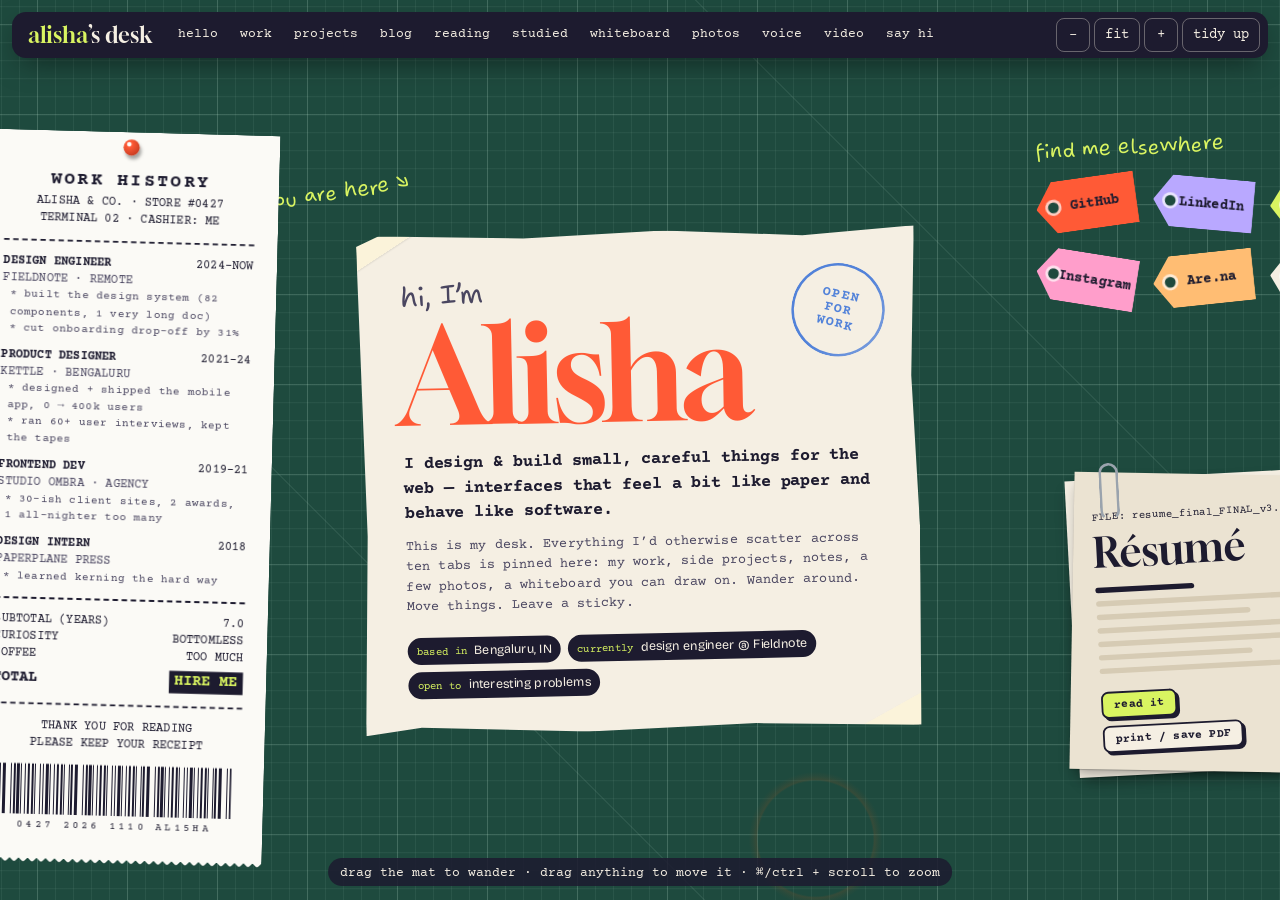
==== index.html @ 20816ca6 "feat: desk-style portfolio board Pannable/zoomable board with draggable items, whiteboard, visitor s" ====
<!doctype html>
<html lang="en">
<head>
  <meta charset="utf-8">
  <meta name="viewport" content="width=device-width, initial-scale=1">
  <title>Alisha — the desk</title>
  <meta name="description" content="Alisha's desk: work, projects, notes, doodles and everything else pinned to one board.">
  <link rel="icon" href="assets/icon.svg">
  <link rel="preconnect" href="https://fonts.googleapis.com">
  <link rel="preconnect" href="https://fonts.gstatic.com" crossorigin>
  <link href="https://fonts.googleapis.com/css2?family=Bricolage+Grotesque:opsz,wght@12..96,400..800&family=Courier+Prime:ital,wght@0,400;0,700;1,400&family=Gloock&family=Shantell+Sans:ital,wght,BNCE,INFM@0,300..800,-100..100,0..100;1,300..800,-100..100,0..100&display=swap" rel="stylesheet">
  <link rel="stylesheet" href="styles.css">
</head>
<body>

<header class="topbar">
  <a class="logo" href="#intro">alisha<span>’s desk</span></a>
  <nav class="tabs" aria-label="Jump to">
    <a href="#intro">hello</a>
    <a href="#work">work</a>
    <a href="#projects">projects</a>
    <a href="#blog">blog</a>
    <a href="#reading">reading</a>
    <a href="#studied">studied</a>
    <a href="#whiteboard">whiteboard</a>
    <a href="#photos">photos</a>
    <a href="#voice">voice</a>
    <a href="#video">video</a>
    <a href="#hi">say hi</a>
  </nav>
  <div class="tools">
    <button type="button" data-zoom="-1" aria-label="Zoom out">−</button>
    <button type="button" data-zoom="0" aria-label="Fit whole board">fit</button>
    <button type="button" data-zoom="1" aria-label="Zoom in">+</button>
    <button type="button" data-tidy title="Put everything back where I left it">tidy up</button>
  </div>
</header>

<p class="hint" aria-hidden="true">drag the mat to wander · drag anything to move it · ⌘/ctrl + scroll to zoom</p>

<main class="viewport">
<div class="board">

  <!-- ============ INTRO ============ -->
  <article class="item intro" id="intro" style="--x:1260px;--y:330px;--w:620px;--r:-1.2deg">
    <span class="tape tl"></span><span class="tape br"></span>
    <p class="hand hi">hi, I’m</p>
    <h1>Alisha</h1>
    <p class="typed lede">I design &amp; build small, careful things for the web — interfaces that feel a bit like paper and behave like software.</p>
    <p class="typed">This is my desk. Everything I’d otherwise scatter across ten tabs is pinned here: my work, side projects, notes, a few photos, a whiteboard you can draw on. Wander around. Move things. Leave a sticky.</p>
    <ul class="facts">
      <li><b>based in</b> Bengaluru, IN</li>
      <li><b>currently</b> design engineer @ Fieldnote</li>
      <li><b>open to</b> interesting problems</li>
    </ul>
    <span class="stamp">open<br>for<br>work</span>
  </article>
  <p class="scrawl you-are-here" style="--x:1150px;--y:270px">you are here ↘</p>

  <!-- ============ STICKIES ============ -->
  <div class="item sticky lime" id="s1" style="--x:240px;--y:240px;--r:-4deg"><span class="pin"></span>ship it.<br>then make it nice.</div>
  <div class="item sticky pink" id="s2" style="--x:470px;--y:210px;--r:3deg"><span class="pin"></span>currently obsessed with: <u>risograph</u> printing &amp; ugly fonts</div>
  <div class="item sticky lilac" id="s3" style="--x:270px;--y:470px;--r:2deg"><span class="pin"></span>TODO<br>☐ learn to whistle<br>☑ finish this site<br>☐ reply to emails</div>
  <div class="item sticky peach" id="s4" style="--x:500px;--y:450px;--r:-2.5deg"><span class="pin"></span>good design is mostly <s>talent</s> editing</div>

  <form class="item notepad" id="notepad" style="--x:300px;--y:720px;--r:1deg" autocomplete="off">
    <span class="tape tc"></span>
    <label class="hand" for="note-text">leave me a sticky →</label>
    <textarea id="note-text" maxlength="140" rows="3" placeholder="say something nice (or honest)" required></textarea>
    <fieldset class="swatches" aria-label="Sticky colour">
      <label><input type="radio" name="c" value="lime" checked><span class="sw lime"></span></label>
      <label><input type="radio" name="c" value="pink"><span class="sw pink"></span></label>
      <label><input type="radio" name="c" value="lilac"><span class="sw lilac"></span></label>
      <label><input type="radio" name="c" value="peach"><span class="sw peach"></span></label>
    </fieldset>
    <button type="submit">stick it</button>
    <small class="typed">notes live in your browser only — it’s your copy of my desk.</small>
  </form>

  <!-- ============ WORK (receipt) ============ -->
  <article class="item receipt" id="work" style="--x:830px;--y:220px;--w:330px;--r:1.5deg">
    <span class="pin"></span>
    <header>
      <p class="r-title">WORK HISTORY</p>
      <p>ALISHA &amp; CO. · STORE #0427</p>
      <p>TERMINAL 02 · CASHIER: ME</p>
    </header>
    <hr>
    <ol class="lines">
      <li>
        <p class="row"><b>DESIGN ENGINEER</b><span>2024–NOW</span></p>
        <p class="sub">Fieldnote · remote</p>
        <p class="note">* built the design system (82 components, 1 very long doc)</p>
        <p class="note">* cut onboarding drop-off by 31%</p>
      </li>
      <li>
        <p class="row"><b>PRODUCT DESIGNER</b><span>2021–24</span></p>
        <p class="sub">Kettle · Bengaluru</p>
        <p class="note">* designed + shipped the mobile app, 0 → 400k users</p>
        <p class="note">* ran 60+ user interviews, kept the tapes</p>
      </li>
      <li>
        <p class="row"><b>FRONTEND DEV</b><span>2019–21</span></p>
        <p class="sub">Studio Ombra · agency</p>
        <p class="note">* 30-ish client sites, 2 awards, 1 all-nighter too many</p>
      </li>
      <li>
        <p class="row"><b>DESIGN INTERN</b><span>2018</span></p>
        <p class="sub">Paperplane Press</p>
        <p class="note">* learned kerning the hard way</p>
      </li>
    </ol>
    <hr>
    <p class="row"><span>SUBTOTAL (YEARS)</span><span>7.0</span></p>
    <p class="row"><span>CURIOSITY</span><span>BOTTOMLESS</span></p>
    <p class="row"><span>COFFEE</span><span>TOO MUCH</span></p>
    <p class="row total"><span>TOTAL</span><span>HIRE ME</span></p>
    <hr>
    <p class="center">THANK YOU FOR READING<br>PLEASE KEEP YOUR RECEIPT</p>
    <div class="barcode" aria-hidden="true"></div>
    <p class="center tiny">0427 2026 1110 AL15HA</p>
  </article>

  <!-- ============ SOCIALS (luggage tags) ============ -->
  <section class="item tags" id="socials" style="--x:2000px;--y:220px;--w:400px;--r:0deg" aria-label="Elsewhere">
    <p class="scrawl label">find me elsewhere</p>
    <a class="tag" style="--t:-8deg;--c:var(--tomato)" href="https://github.com/alisha" target="_blank" rel="noopener">GitHub</a>
    <a class="tag" style="--t:5deg;--c:var(--lilac)" href="https://www.linkedin.com/in/alisha" target="_blank" rel="noopener">LinkedIn</a>
    <a class="tag" style="--t:-3deg;--c:var(--lime)" href="https://read.cv/alisha" target="_blank" rel="noopener">Read.cv</a>
    <a class="tag" style="--t:9deg;--c:var(--pink)" href="https://instagram.com/alisha" target="_blank" rel="noopener">Instagram</a>
    <a class="tag" style="--t:-6deg;--c:var(--peach)" href="https://are.na/alisha" target="_blank" rel="noopener">Are.na</a>
    <a class="tag" style="--t:4deg;--c:var(--paper)" href="mailto:hello@alisha.design">Email</a>
  </section>

  <!-- ============ RESUME ============ -->
  <article class="item resume-card" id="resume-card" style="--x:2050px;--y:600px;--w:300px;--r:-3deg">
    <span class="clip" aria-hidden="true"></span>
    <p class="typed small">FILE: resume_final_FINAL_v3.pdf</p>
    <h2>Résumé</h2>
    <div class="fake-lines" aria-hidden="true"><i></i><i></i><i></i><i></i><i></i><i></i><i></i></div>
    <div class="btns">
      <button type="button" data-open="resume">read it</button>
      <button type="button" data-print>print / save PDF</button>
    </div>
  </article>

  <!-- ============ GITHUB PROJECTS ============ -->
  <section class="item projects" id="projects" style="--x:800px;--y:1170px;--w:780px;--r:0.5deg" data-github="" aria-labelledby="projects-h">
    <h2 id="projects-h" class="label-maker">~/github</h2>
    <ul class="repo-list">
      <li class="repo"><a href="https://github.com/alisha/paperweight" target="_blank" rel="noopener"><b>paperweight</b></a><p>A tiny CSS library that makes any div feel like paper. Shadows, curls, tape.</p><p class="meta"><span class="dot" style="--lc:#563d7c"></span>CSS · ★ 412</p></li>
      <li class="repo"><a href="https://github.com/alisha/kern-me" target="_blank" rel="noopener"><b>kern-me</b></a><p>A browser game where you kern letters by eye and get roasted by a typographer.</p><p class="meta"><span class="dot" style="--lc:#3178c6"></span>TypeScript · ★ 1.2k</p></li>
      <li class="repo"><a href="https://github.com/alisha/riso-sim" target="_blank" rel="noopener"><b>riso-sim</b></a><p>Fake risograph misregistration and grain in a WebGL shader.</p><p class="meta"><span class="dot" style="--lc:#5686a5"></span>GLSL · ★ 233</p></li>
      <li class="repo"><a href="https://github.com/alisha/quiet-tabs" target="_blank" rel="noopener"><b>quiet-tabs</b></a><p>Browser extension that hides tab titles until you hover. Less noise, fewer rabbit holes.</p><p class="meta"><span class="dot" style="--lc:#f1e05a"></span>JavaScript · ★ 98</p></li>
      <li class="repo"><a href="https://github.com/alisha/dotfiles" target="_blank" rel="noopener"><b>dotfiles</b></a><p>My terminal, overly themed. Fish, tmux, and a colour scheme named after a biscuit.</p><p class="meta"><span class="dot" style="--lc:#89e051"></span>Shell · ★ 41</p></li>
      <li class="repo"><a href="https://github.com/alisha/this-desk" target="_blank" rel="noopener"><b>this-desk</b></a><p>The site you’re on. No framework, no build step, one mat.</p><p class="meta"><span class="dot" style="--lc:#e34c26"></span>HTML · ★ 7</p></li>
    </ul>
  </section>

  <!-- ============ BLOG (notebook) ============ -->
  <section class="item notebook" id="blog" style="--x:200px;--y:1130px;--w:480px;--r:-1.5deg" aria-labelledby="blog-h">
    <div class="spiral" aria-hidden="true"></div>
    <h2 id="blog-h" class="hand">notes, mostly unfinished</h2>
    <ol class="posts">
      <li><button type="button" data-open="post-1"><span>The case for ugly first drafts</span><time datetime="2026-10-02">oct 02</time></button></li>
      <li><button type="button" data-open="post-2"><span>What a receipt taught me about hierarchy</span><time datetime="2026-08-19">aug 19</time></button></li>
      <li><button type="button" data-open="post-3"><span>Design systems are gardens, not buildings</span><time datetime="2026-05-07">may 07</time></button></li>
      <li><button type="button" data-open="post-4"><span>Notes from 60 user interviews</span><time datetime="2026-02-14">feb 14</time></button></li>
    </ol>
    <p class="scrawl margin">more soon (probably)</p>
  </section>

  <!-- ============ READING (library card) ============ -->
  <section class="item library" id="reading" style="--x:2560px;--y:200px;--w:400px;--r:2deg" aria-labelledby="reading-h">
    <span class="pocket" aria-hidden="true"></span>
    <h2 id="reading-h">DATE DUE</h2>
    <p class="typed small">BORROWER: ALISHA · CARD NO. 0007</p>
    <table>
      <thead><tr><th>title</th><th>author</th><th>status</th></tr></thead>
      <tbody>
        <tr class="now"><td>The Shape of Design</td><td>Frank Chimero</td><td><span class="ink-stamp">READING</span></td></tr>
        <tr><td>Piranesi</td><td>Susanna Clarke</td><td class="hand">loved it</td></tr>
        <tr><td>Thinking with Type</td><td>Ellen Lupton</td><td class="hand">re-read #3</td></tr>
        <tr><td>The Overstory</td><td>Richard Powers</td><td class="hand">slowly…</td></tr>
        <tr><td>A Pattern Language</td><td>C. Alexander</td><td class="hand">dipping in</td></tr>
        <tr><td>Klara and the Sun</td><td>K. Ishiguro</td><td class="hand">cried</td></tr>
      </tbody>
    </table>
    <p class="scrawl">recs welcome → leave a sticky</p>
  </section>

  <!-- ============ WHITEBOARD ============ -->
  <section class="item whiteboard" id="whiteboard" style="--x:2480px;--y:830px;--w:660px;--r:0deg" aria-labelledby="wb-h">
    <h2 id="wb-h" class="visually-hidden">Whiteboard</h2>
    <div class="wb-surface">
      <canvas width="1240" height="760" aria-label="Whiteboard — draw with your mouse or finger"></canvas>
      <p class="wb-prompt hand" aria-hidden="true">draw something.<br><small>(it stays in your browser)</small></p>
    </div>
    <div class="tray" role="toolbar" aria-label="Markers">
      <button type="button" class="marker" style="--c:#1d1b2f" data-color="#1d1b2f" aria-pressed="true" aria-label="Black marker"></button>
      <button type="button" class="marker" style="--c:#ff5a36" data-color="#ff5a36" aria-pressed="false" aria-label="Red marker"></button>
      <button type="button" class="marker" style="--c:#2a6ef2" data-color="#2a6ef2" aria-pressed="false" aria-label="Blue marker"></button>
      <button type="button" class="marker" style="--c:#14905e" data-color="#14905e" aria-pressed="false" aria-label="Green marker"></button>
      <button type="button" class="eraser" data-erase aria-label="Wipe the board">wipe</button>
    </div>
  </section>

  <!-- ============ STUDIED (report card on graph paper) ============ -->
  <section class="item graph" id="studied" style="--x:1950px;--y:1130px;--w:460px;--r:-1deg" aria-labelledby="studied-h">
    <span class="tape tl"></span>
    <h2 id="studied-h" class="hand">everything I’ve studied (so far)</h2>
    <dl>
      <dt>2014–18 · B.Des, Communication Design</dt>
      <dd>National Institute of Design · thesis on wayfinding in hospitals <span class="grade">A</span></dd>
      <dt>2019 · Interaction Design Specialization</dt>
      <dd>UC San Diego (online) · finally understood affordances <span class="grade">✓</span></dd>
      <dt>2020 · CS50</dt>
      <dd>Harvard (online) · C, pointers, tears <span class="grade">✓</span></dd>
      <dt>2022 · Type@Cooper (summer)</dt>
      <dd>drew a whole lowercase by hand <span class="grade">a+</span></dd>
      <dt>always · self-taught</dt>
      <dd>JS, WebGL, letterpress, bad pottery, Kannada (in progress) <span class="grade">wip</span></dd>
    </dl>
  </section>

  <!-- ============ PHOTOS (polaroids) ============ -->
  <section class="item photos" id="photos" style="--x:2470px;--y:1420px;--w:640px;--r:0deg" aria-label="Photos">
    <figure class="polaroid" style="--t:-6deg;--px:0px;--py:20px"><img src="https://picsum.photos/seed/alisha-hills/360/360" alt="Misty hills at sunrise" loading="lazy" width="180" height="180"><figcaption>coorg, 5am</figcaption></figure>
    <figure class="polaroid" style="--t:4deg;--px:200px;--py:0px"><img src="https://picsum.photos/seed/alisha-desk2/360/360" alt="A cluttered work desk" loading="lazy" width="180" height="180"><figcaption>the real desk</figcaption></figure>
    <figure class="polaroid" style="--t:-2deg;--px:410px;--py:40px"><img src="https://picsum.photos/seed/alisha-cafe/360/360" alt="Coffee on a cafe table" loading="lazy" width="180" height="180"><figcaption>office #2</figcaption></figure>
    <figure class="polaroid" style="--t:7deg;--px:90px;--py:270px"><img src="https://picsum.photos/seed/alisha-sea9/360/360" alt="The sea at dusk" loading="lazy" width="180" height="180"><figcaption>gokarna ♡</figcaption></figure>
    <figure class="polaroid" style="--t:-5deg;--px:320px;--py:290px"><img src="https://picsum.photos/seed/alisha-street/360/360" alt="A narrow city street" loading="lazy" width="180" height="180"><figcaption>lost, happily</figcaption></figure>
  </section>

  <!-- ============ VOICE NOTES (cassettes) ============ -->
  <section class="item voice" id="voice" style="--x:180px;--y:1760px;--w:600px;--r:0deg" aria-labelledby="voice-h">
    <h2 id="voice-h" class="scrawl label">voice notes (press play)</h2>
    <div class="cassette" style="--c:var(--tomato);--t:-3deg" data-src="" data-say="Hi! It's Alisha. Thanks for wandering around my desk. Everything here is real, except the receipt. That one's a little bit made up.">
      <p class="tape-label hand">01 · hello</p>
      <div class="reels" aria-hidden="true"><i></i><i></i></div>
      <button type="button" aria-label="Play voice note: hello">▶</button>
    </div>
    <div class="cassette" style="--c:var(--lilac);--t:2deg" data-src="" data-say="How I work: I sketch on paper first, then build the ugliest possible version in code, then I edit. Mostly I edit.">
      <p class="tape-label hand">02 · how I work</p>
      <div class="reels" aria-hidden="true"><i></i><i></i></div>
      <button type="button" aria-label="Play voice note: how I work">▶</button>
    </div>
    <div class="cassette" style="--c:var(--lime);--t:-1deg" data-src="" data-say="A small thing I believe: every interface should have at least one detail that's there just because someone cared.">
      <p class="tape-label hand">03 · a belief</p>
      <div class="reels" aria-hidden="true"><i></i><i></i></div>
      <button type="button" aria-label="Play voice note: a belief">▶</button>
    </div>
  </section>

  <!-- ============ VIDEO (tv) ============ -->
  <section class="item tv" id="video" style="--x:960px;--y:1760px;--w:460px;--r:1deg" data-youtube="" aria-labelledby="video-h">
    <h2 id="video-h" class="visually-hidden">Video</h2>
    <div class="tv-body">
      <div class="screen">
        <canvas width="160" height="120" aria-hidden="true"></canvas>
        <p class="screen-text">CH 03<br><span>a talk I gave · press ▶</span></p>
      </div>
      <div class="panel">
        <span class="knob" aria-hidden="true"></span>
        <span class="knob small" aria-hidden="true"></span>
        <button type="button" class="tv-play" aria-label="Play video">▶</button>
        <span class="grille" aria-hidden="true"></span>
      </div>
    </div>
    <p class="hand caption">“paper interfaces” — talk at a local meetup, 2025</p>
  </section>

  <!-- ============ SAY HI (postcard) ============ -->
  <section class="item postcard" id="hi" style="--x:1500px;--y:1770px;--w:480px;--r:-2deg" aria-labelledby="hi-h">
    <div class="pc-left">
      <h2 id="hi-h" class="hand">say hi!</h2>
      <p class="typed">Projects, collabs, a book rec, or just to tell me the receipt is weird — my inbox is open.</p>
    </div>
    <div class="pc-right">
      <span class="postage" aria-hidden="true">₹5<br><small>AIR MAIL</small></span>
      <a href="mailto:hello@alisha.design" class="addr">hello@alisha.design</a>
      <p class="addr-line" aria-hidden="true"></p>
      <p class="addr-line" aria-hidden="true"></p>
    </div>
  </section>

  <!-- desk junk -->
  <span class="stain" style="--x:1690px;--y:930px" aria-hidden="true"></span>
  <span class="paperclip" style="--x:740px;--y:1060px" aria-hidden="true"></span>

  <!-- ============ FOOTER (ruler) ============ -->
  <footer class="ruler">
    <p>© 2026 Alisha · made by hand on a green cutting mat · no templates were harmed · last tidied <time datetime="2026-11">Nov 2026</time></p>
    <a href="#intro">back to the start ↑</a>
  </footer>

</div>
</main>

<!-- ============ DIALOGS ============ -->
<dialog id="resume" class="sheet resume" aria-labelledby="resume-h">
  <form method="dialog" class="close"><button aria-label="Close">×</button></form>
  <header>
    <h2 id="resume-h">Alisha</h2>
    <p>Design engineer · Bengaluru, IN · hello@alisha.design · alisha.design</p>
  </header>
  <h3>Experience</h3>
  <div class="job"><p><b>Design Engineer</b>, Fieldnote <span>2024 – present</span></p><ul><li>Built and maintain the design system: 82 components in React + tokens, used by 6 product teams.</li><li>Redesigned onboarding end-to-end; drop-off down 31%.</li></ul></div>
  <div class="job"><p><b>Product Designer</b>, Kettle <span>2021 – 2024</span></p><ul><li>Led design of the mobile app from zero to 400k users.</li><li>Set up a continuous research practice; ran 60+ interviews.</li></ul></div>
  <div class="job"><p><b>Frontend Developer</b>, Studio Ombra <span>2019 – 2021</span></p><ul><li>Designed and built ~30 client websites; two Awwwards honourable mentions.</li></ul></div>
  <div class="job"><p><b>Design Intern</b>, Paperplane Press <span>2018</span></p><ul><li>Book layout, typesetting, and learning patience.</li></ul></div>
  <h3>Education</h3>
  <div class="job"><p><b>B.Des, Communication Design</b>, National Institute of Design <span>2014 – 2018</span></p></div>
  <h3>Skills</h3>
  <p>Product &amp; interaction design · design systems · prototyping · HTML/CSS/TypeScript · React · WebGL · user research · typography</p>
  <p class="actions"><button type="button" data-print>print / save as PDF</button></p>
</dialog>

<dialog id="post-1" class="sheet post" aria-labelledby="post-1-h">
  <form method="dialog" class="close"><button aria-label="Close">×</button></form>
  <time datetime="2026-10-02">2 Oct 2026</time>
  <h2 id="post-1-h">The case for ugly first drafts</h2>
  <p>Every good thing I’ve made started as something I’d be embarrassed to show. The problem is that tools now make it too easy to start pretty — a polished component library, a nice default font — and pretty is expensive to throw away.</p>
  <p>So I start in grey boxes and Comic Sans on purpose. If the idea still works when it looks like that, it’s a real idea. If it only works when it’s pretty, it’s a mood board.</p>
  <p>Then I edit. Editing is where the design actually happens.</p>
</dialog>

<dialog id="post-2" class="sheet post" aria-labelledby="post-2-h">
  <form method="dialog" class="close"><button aria-label="Close">×</button></form>
  <time datetime="2026-08-19">19 Aug 2026</time>
  <h2 id="post-2-h">What a receipt taught me about hierarchy</h2>
  <p>A receipt has one font, one size, one colour, and yet you can find the total in under a second. Everything is done with position, rules, caps and whitespace.</p>
  <p>I pinned one above my monitor as a reminder: before you reach for another font weight, try a line, a gap, or simply moving the thing.</p>
</dialog>

<dialog id="post-3" class="sheet post" aria-labelledby="post-3-h">
  <form method="dialog" class="close"><button aria-label="Close">×</button></form>
  <time datetime="2026-05-07">7 May 2026</time>
  <h2 id="post-3-h">Design systems are gardens, not buildings</h2>
  <p>You don’t finish a design system. You plant some things, see what the teams actually use, pull out what doesn’t grow, and accept that someone will always plant a weird button in the corner.</p>
  <p>The best thing I did at Fieldnote was add a “compost” folder: deprecated components go there for one release before they’re deleted. People stopped being scared of removing things.</p>
</dialog>

<dialog id="post-4" class="sheet post" aria-labelledby="post-4-h">
  <form method="dialog" class="close"><button aria-label="Close">×</button></form>
  <time datetime="2026-02-14">14 Feb 2026</time>
  <h2 id="post-4-h">Notes from 60 user interviews</h2>
  <ul>
    <li>People describe what they did, not what they want. Listen to the verbs.</li>
    <li>The best question is “can you show me?”</li>
    <li>Silence is a tool. Count to five before you fill it.</li>
    <li>The workaround is the feature request.</li>
  </ul>
</dialog>

<script src="board.js"></script>
</body>
</html>
---- styles.css ----
/* ---------- palette & type ---------- */
:root {
  --mat: #1e4a3e;
  --mat-line: rgba(196, 232, 214, .07);
  --mat-major: rgba(196, 232, 214, .16);
  --paper: #f5efe3;
  --paper-2: #ebe3d2;
  --ink: #1d1b2f;
  --ink-soft: #4a4660;
  --tomato: #ff5a36;
  --lime: #d9f461;
  --pink: #ff9ecb;
  --lilac: #b9a8ff;
  --peach: #ffbd73;
  --cobalt: #2a6ef2;

  --f-display: "Gloock", "Times New Roman", serif;
  --f-hand: "Shantell Sans", "Comic Sans MS", cursive;
  --f-type: "Courier Prime", "Courier New", monospace;
  --f-body: "Bricolage Grotesque", system-ui, sans-serif;

  --shadow: 0 1px 1px rgba(0,0,0,.18), 0 8px 18px -6px rgba(0,0,0,.45);
  --shadow-lift: 0 2px 2px rgba(0,0,0,.15), 0 26px 40px -12px rgba(0,0,0,.55);
}

* { box-sizing: border-box; }
html, body { margin: 0; height: 100%; }
body {
  background: var(--mat);
  color: var(--ink);
  font: 16px/1.5 var(--f-body);
  -webkit-font-smoothing: antialiased;
}
h1, h2, h3, p, ul, ol, dl, dd, figure { margin: 0; }
ul, ol { padding: 0; list-style: none; }
button { font: inherit; color: inherit; cursor: pointer; }
a { color: inherit; }
:focus-visible { outline: 3px solid var(--cobalt); outline-offset: 3px; }

.hand { font-family: var(--f-hand); font-variation-settings: "INFM" 70, "BNCE" 30; }
.typed { font-family: var(--f-type); }
.small { font-size: 12px; letter-spacing: .04em; }
.scrawl { font-family: var(--f-hand); font-variation-settings: "INFM" 100, "BNCE" 60; color: var(--lime); font-size: 22px; }
.visually-hidden { position: absolute; width: 1px; height: 1px; overflow: hidden; clip-path: inset(50%); white-space: nowrap; }

/* ---------- top bar ---------- */
.topbar {
  position: fixed; inset: 12px 12px auto; z-index: 1000;
  display: flex; align-items: center; gap: 16px;
  padding: 6px 8px 6px 16px;
  background: var(--ink); color: var(--paper);
  border-radius: 14px;
  box-shadow: 0 10px 30px -10px rgba(0,0,0,.6);
}
.logo { font-family: var(--f-display); font-size: 22px; text-decoration: none; color: var(--lime); white-space: nowrap; }
.logo span { color: var(--paper); }
.tabs { display: flex; gap: 2px; overflow-x: auto; scrollbar-width: none; flex: 1; }
.tabs a {
  font-family: var(--f-type); font-size: 13px; text-decoration: none;
  padding: 6px 10px; border-radius: 8px; white-space: nowrap;
}
.tabs a:hover, .tabs a.on { background: var(--lime); color: var(--ink); }
.tools { display: flex; gap: 4px; }
.tools button {
  background: transparent; border: 1.5px solid rgba(245,239,227,.35); border-radius: 8px;
  min-width: 34px; height: 34px; padding: 0 10px; font-family: var(--f-type); font-size: 14px;
}
.tools button:hover { background: var(--paper); color: var(--ink); }
.hint {
  position: fixed; left: 50%; bottom: 14px; translate: -50% 0; z-index: 999;
  font: 13px var(--f-type); color: var(--paper); background: rgba(29,27,47,.85);
  padding: 6px 12px; border-radius: 99px; pointer-events: none;
  transition: opacity .6s;
}
.hint.gone { opacity: 0; }

/* ---------- the mat ---------- */
.viewport { position: fixed; inset: 0; overflow: hidden; cursor: grab; touch-action: none; }
.viewport.panning { cursor: grabbing; }
.board {
  position: relative; width: 3300px; height: 2400px;
  transform-origin: 0 0;
  background-color: var(--mat);
  background-image:
    linear-gradient(var(--mat-major) 1.5px, transparent 1.5px),
    linear-gradient(90deg, var(--mat-major) 1.5px, transparent 1.5px),
    linear-gradient(var(--mat-line) 1px, transparent 1px),
    linear-gradient(90deg, var(--mat-line) 1px, transparent 1px);
  background-size: 100px 100px, 100px 100px, 20px 20px, 20px 20px;
  box-shadow: 0 0 0 2000px #173b31;
  border-radius: 24px;
}
.board.glide { transition: transform .7s cubic-bezier(.2,.8,.2,1); }
/* diagonal 45° guide lines on the mat, like a real cutting mat */
.board::before {
  content: ""; position: absolute; inset: 0; pointer-events: none; border-radius: inherit;
  background: repeating-linear-gradient(45deg, transparent 0 698px, rgba(196,232,214,.08) 698px 700px);
}

.item {
  position: absolute; left: var(--x); top: var(--y); width: var(--w, auto);
  rotate: var(--r, 0deg);
  cursor: grab; user-select: none;
  transition: rotate .25s, box-shadow .25s, scale .25s;
}
.item.dragging { cursor: grabbing; scale: 1.025; rotate: calc(var(--r, 0deg) + 1deg); z-index: 900 !important; }
.item :is(a, button, input, textarea, label, canvas) { cursor: pointer; }
.item textarea { cursor: text; user-select: text; }
.board > .scrawl { position: absolute; left: var(--x); top: var(--y); pointer-events: none; }

/* paper bits */
.tape {
  position: absolute; width: 110px; height: 30px; z-index: 2;
  background: rgba(255, 246, 214, .62);
  border-left: 2px dotted rgba(0,0,0,.05); border-right: 2px dotted rgba(0,0,0,.05);
  box-shadow: 0 1px 2px rgba(0,0,0,.1);
}
.tape.tl { left: -30px; top: -10px; rotate: -32deg; }
.tape.br { right: -30px; bottom: -8px; rotate: -28deg; }
.tape.tc { left: 50%; top: -14px; translate: -50% 0; rotate: 2deg; }
.pin {
  position: absolute; left: 50%; top: 8px; translate: -50% 0; z-index: 3;
  width: 18px; height: 18px; border-radius: 50%;
  background: radial-gradient(circle at 35% 30%, #fff8 0 2px, var(--tomato) 3px, #b3311a 100%);
  box-shadow: 2px 4px 4px rgba(0,0,0,.35);
}

/* ---------- intro ---------- */
.intro {
  background: var(--paper); padding: 44px 48px 40px;
  box-shadow: var(--shadow);
  clip-path: polygon(0 2%, 4% 0, 30% 1%, 55% 0, 80% 1.5%, 100% 0, 99% 30%, 100% 60%, 99.5% 100%, 70% 99%, 40% 100%, 10% 98.5%, 0 100%, 1% 60%);
}
.intro .hi { font-size: 30px; color: var(--ink-soft); rotate: -3deg; width: fit-content; }
.intro h1 {
  font-family: var(--f-display); font-weight: 400; font-size: 148px; line-height: .9;
  color: var(--tomato); letter-spacing: -.03em; margin: 0 0 18px -6px;
}
.intro .lede { font-size: 19px; font-weight: 700; line-height: 1.45; margin-bottom: 12px; }
.intro .typed:not(.lede) { font-size: 15px; color: var(--ink-soft); }
.facts { display: flex; flex-wrap: wrap; gap: 8px; margin-top: 22px; font-size: 14px; }
.facts li { background: var(--ink); color: var(--paper); padding: 4px 10px; border-radius: 99px; }
.facts b { color: var(--lime); font-weight: 500; font-family: var(--f-type); font-size: 12px; margin-right: 4px; }
.stamp {
  position: absolute; right: 34px; top: 40px; rotate: 14deg;
  font: 700 15px/1.05 var(--f-type); text-transform: uppercase; text-align: center; letter-spacing: .1em;
  color: var(--cobalt); border: 3px solid currentColor; border-radius: 50%;
  width: 104px; height: 104px; display: grid; place-content: center;
  opacity: .8; mix-blend-mode: multiply;
  mask: radial-gradient(circle at 30% 40%, #000 60%, #0008 100%);
}
.you-are-here { rotate: -8deg; }

/* ---------- stickies ---------- */
.sticky {
  width: 190px; min-height: 180px; padding: 34px 18px 18px;
  font: 19px/1.3 var(--f-hand); font-variation-settings: "INFM" 80, "BNCE" 20;
  box-shadow: var(--shadow);
  background: var(--c, var(--lime));
  white-space: pre-line; overflow-wrap: anywhere;
}
.sticky::after { /* curled corner */
  content: ""; position: absolute; right: 0; bottom: 0; width: 28px; height: 28px;
  background: linear-gradient(135deg, transparent 50%, rgba(0,0,0,.12) 50%);
}
.sticky.lime, .sw.lime { --c: var(--lime); }
.sticky.pink, .sw.pink { --c: var(--pink); }
.sticky.lilac, .sw.lilac { --c: var(--lilac); }
.sticky.peach, .sw.peach { --c: var(--peach); }
.sticky .del {
  position: absolute; right: 6px; top: 4px; border: 0; background: none; font-size: 20px; opacity: .45;
}
.sticky .del:hover { opacity: 1; }
.sticky small { display: block; margin-top: 10px; font: 11px var(--f-type); opacity: .6; }

.notepad {
  width: 420px; padding: 26px 22px 18px; display: grid; gap: 10px;
  background: var(--paper);
  background-image: repeating-linear-gradient(transparent 0 27px, #c8d6e8 27px 28px);
  border-top: 26px solid var(--ink);
  box-shadow: var(--shadow);
}
.notepad label.hand { font-size: 20px; }
.notepad textarea {
  font: 18px/28px var(--f-hand); background: transparent; border: 0; resize: none; padding: 0;
  outline: 1.5px dashed transparent;
}
.notepad textarea:focus { outline-color: var(--ink-soft); }
.swatches { border: 0; padding: 0; margin: 0; display: flex; gap: 8px; align-items: center; }
.swatches input { position: absolute; opacity: 0; }
.sw { display: block; width: 28px; height: 28px; background: var(--c); border: 2px solid var(--ink); border-radius: 4px; rotate: -4deg; }
.swatches input:checked + .sw { outline: 3px solid var(--ink); outline-offset: 2px; rotate: 4deg; }
.swatches input:focus-visible + .sw { outline: 3px solid var(--cobalt); }
.notepad button[type=submit] {
  justify-self: start; background: var(--tomato); color: var(--paper); border: 0;
  padding: 8px 18px; border-radius: 99px; font-family: var(--f-type); font-weight: 700;
  box-shadow: 0 3px 0 var(--ink);
}
.notepad button[type=submit]:active { translate: 0 2px; box-shadow: 0 1px 0 var(--ink); }
.notepad small { font-size: 11px; color: var(--ink-soft); }

/* ---------- receipt ---------- */
.receipt {
  background: #fbfaf6; padding: 40px 26px 34px;
  font: 13px/1.45 var(--f-type); text-transform: uppercase;
  filter: drop-shadow(0 10px 12px rgba(0,0,0,.4));
  --zz: 10px;
  mask:
    conic-gradient(from -45deg at bottom, #0000, #000 1deg 89deg, #0000 90deg) bottom / var(--zz) 51% repeat-x,
    linear-gradient(#000 0 0) top / 100% calc(100% - var(--zz) / 2 - 1px) no-repeat;
}
.receipt header { text-align: center; }
.r-title { font-weight: 700; font-size: 20px; letter-spacing: .14em; }
.receipt hr { border: 0; border-top: 2px dashed var(--ink); margin: 14px 0; }
.receipt .row { display: flex; justify-content: space-between; gap: 10px; }
.receipt .lines li { margin-bottom: 12px; }
.receipt .sub { color: var(--ink-soft); }
.receipt .note { text-transform: none; padding-left: 8px; font-size: 12.5px; color: var(--ink-soft); }
.receipt .total { font-weight: 700; font-size: 17px; margin-top: 6px; }
.receipt .total span:last-child { background: var(--ink); color: var(--lime); padding: 0 6px; }
.receipt .center { text-align: center; }
.receipt .tiny { font-size: 11px; letter-spacing: .3em; }
.barcode {
  height: 56px; margin: 14px 10px 4px;
  background: repeating-linear-gradient(90deg, var(--ink) 0 2px, transparent 2px 4px, var(--ink) 4px 7px, transparent 7px 8px, var(--ink) 8px 9px, transparent 9px 13px, var(--ink) 13px 14px, transparent 14px 16px);
}

/* ---------- luggage tags ---------- */
.tags { display: flex; flex-wrap: wrap; gap: 26px 18px; padding: 50px 10px 10px; }
.tags .label { position: absolute; top: 0; left: 10px; rotate: -3deg; }
.tag {
  position: relative; display: grid; place-items: center;
  width: 112px; height: 58px; padding-left: 18px;
  background: var(--c); color: var(--ink); text-decoration: none;
  font: 700 15px var(--f-type);
  clip-path: polygon(18% 0, 100% 0, 100% 100%, 18% 100%, 0 50%);
  rotate: var(--t); transition: rotate .2s, translate .2s;
  filter: drop-shadow(0 4px 3px rgba(0,0,0,.35));
}
.tag::before { /* eyelet */
  content: ""; position: absolute; left: 13px; top: 50%; translate: 0 -50%;
  width: 12px; height: 12px; border-radius: 50%; background: var(--mat);
  box-shadow: 0 0 0 3px rgba(255,255,255,.7);
}
.tag:hover, .tag:focus-visible { rotate: 0deg; translate: 0 -4px; }

/* ---------- resume card ---------- */
.resume-card { background: var(--paper); padding: 34px 28px 26px; box-shadow: var(--shadow); }
.resume-card::after { /* page stacked behind */
  content: ""; position: absolute; inset: 0; z-index: -1; background: var(--paper-2); rotate: 4deg; box-shadow: var(--shadow);
}
.resume-card h2 { font: 400 46px/1 var(--f-display); margin: 6px 0 16px; }
.clip {
  position: absolute; top: -18px; left: 38px; width: 22px; height: 64px;
  border: 3px solid #9aa3ad; border-radius: 12px; border-bottom-color: transparent;
}
.fake-lines { display: grid; gap: 9px; margin-bottom: 20px; }
.fake-lines i { height: 6px; background: #d6cbb4; border-radius: 3px; }
.fake-lines i:nth-child(3n) { width: 70%; }
.fake-lines i:nth-child(1) { background: var(--ink); width: 45%; }
.btns { display: flex; gap: 8px; flex-wrap: wrap; }
.btns button, .actions button {
  border: 2px solid var(--ink); background: var(--lime); padding: 6px 12px; border-radius: 8px;
  font: 700 13px var(--f-type); box-shadow: 3px 3px 0 var(--ink);
}
.btns button + button { background: var(--paper); }
.btns button:active, .actions button:active { translate: 2px 2px; box-shadow: 1px 1px 0 var(--ink); }

/* ---------- github projects ---------- */
.projects { padding: 40px 0 0; }
.label-maker {
  display: inline-block; margin: 0 0 18px 6px;
  font: 700 20px var(--f-type); letter-spacing: .12em; color: #fff;
  background: var(--ink); padding: 6px 16px; border-radius: 4px; rotate: -1.5deg;
  text-shadow: 0 1px 0 rgba(255,255,255,.25);
  box-shadow: inset 0 -2px 0 rgba(255,255,255,.08), var(--shadow);
}
.repo-list { display: grid; grid-template-columns: repeat(3, 1fr); gap: 18px; }
.repo {
  background: #fff; padding: 22px 18px 14px; min-height: 170px;
  background-image: linear-gradient(var(--tomato), var(--tomato)), repeating-linear-gradient(transparent 0 21px, #cfe0f0 21px 22px);
  background-size: 100% 2px, 100% 100%; background-position: 0 46px, 0 46px; background-repeat: no-repeat, repeat;
  box-shadow: var(--shadow); display: flex; flex-direction: column; gap: 6px;
  font-size: 14px; line-height: 22px;
}
.repo:nth-child(odd) { rotate: -1.2deg; }
.repo:nth-child(3n) { rotate: 1.4deg; }
.repo a { font: 700 16px/1 var(--f-type); text-decoration: none; height: 24px; }
.repo a:hover { color: var(--tomato); text-decoration: underline wavy; }
.repo p:not(.meta) { flex: 1; color: var(--ink-soft); padding-top: 6px; }
.repo .meta { font: 12px var(--f-type); display: flex; align-items: center; gap: 6px; }
.dot { width: 10px; height: 10px; border-radius: 50%; background: var(--lc); }

/* ---------- notebook / blog ---------- */
.notebook {
  background: var(--paper); padding: 30px 30px 30px 64px; box-shadow: var(--shadow);
  background-image:
    linear-gradient(90deg, transparent 54px, var(--pink) 54px 56px, transparent 56px),
    repeating-linear-gradient(transparent 0 35px, #c8d6e8 35px 36px);
  background-position: 0 0, 0 14px;
  min-height: 500px;
}
.spiral {
  position: absolute; left: -12px; top: 20px; bottom: 20px; width: 34px;
  background: radial-gradient(circle at 70% 50%, var(--mat) 5px, transparent 6px) 0 0 / 34px 36px,
              repeating-linear-gradient(transparent 0 12px, #b7bcc2 12px 17px, transparent 17px 36px);
  background-size: 34px 36px, 22px 36px; background-repeat: repeat-y;
}
.notebook h2 { font-size: 28px; line-height: 36px; font-weight: 700; margin-bottom: 18px; color: var(--tomato); }
.posts button {
  display: flex; width: 100%; justify-content: space-between; align-items: baseline; gap: 12px;
  border: 0; background: none; padding: 0; text-align: left;
  font: 19px/36px var(--f-hand); font-variation-settings: "INFM" 50;
  min-height: 72px; align-items: center;
}
.posts button span { text-decoration: underline transparent 2px; text-underline-offset: 5px; transition: text-decoration-color .2s; }
.posts button:hover span { text-decoration-color: var(--tomato); }
.posts time { font: 12px var(--f-type); color: var(--ink-soft); white-space: nowrap; }
.notebook .margin { color: var(--tomato); position: absolute; right: 24px; bottom: 16px; rotate: -4deg; font-size: 18px; }

/* ---------- library card ---------- */
.library {
  background: #f3e3b7; padding: 26px 24px 22px; box-shadow: var(--shadow);
  border-top: 12px solid #e9cf8a;
}
.library h2 { font: 700 26px var(--f-type); letter-spacing: .3em; text-align: center; }
.library > .typed { text-align: center; margin-bottom: 12px; color: var(--ink-soft); }
.library table { width: 100%; border-collapse: collapse; font-size: 13.5px; }
.library th { font: 700 11px var(--f-type); text-transform: uppercase; letter-spacing: .1em; text-align: left; border-bottom: 2px solid var(--ink); padding: 4px; }
.library td { border-bottom: 1px solid #c9a95c; padding: 7px 4px; font-family: var(--f-type); }
.library td:first-child { font-family: var(--f-body); font-weight: 600; }
.library td.hand { color: var(--cobalt); font-size: 15px; }
.ink-stamp {
  display: inline-block; font: 700 11px var(--f-type); letter-spacing: .12em; color: var(--tomato);
  border: 2px solid currentColor; padding: 1px 5px; rotate: -8deg; mix-blend-mode: multiply;
}
.library .scrawl { color: var(--cobalt); font-size: 17px; margin-top: 12px; rotate: -2deg; }
.pocket { position: absolute; left: 50%; top: -12px; translate: -50% 0; width: 70px; height: 12px; background: #d8b867; border-radius: 0 0 40px 40px; }

/* ---------- whiteboard ---------- */
.whiteboard {
  background: linear-gradient(#cfd5db, #9aa3ad); padding: 14px 14px 0; border-radius: 6px;
  box-shadow: var(--shadow-lift);
}
.wb-surface { position: relative; background: #fdfdfb; border-radius: 2px; box-shadow: inset 0 0 30px rgba(0,0,0,.08); }
.wb-surface canvas { display: block; width: 100%; aspect-ratio: 1240 / 760; touch-action: none; cursor: crosshair !important; }
.wb-prompt {
  position: absolute; inset: 0; display: grid; place-content: center; text-align: center;
  font-size: 44px; line-height: 1.1; color: #c3c8cf; pointer-events: none; transition: opacity .3s;
}
.wb-prompt small { font-size: 16px; }
.whiteboard.drawn .wb-prompt { opacity: 0; }
.tray { display: flex; align-items: center; gap: 10px; padding: 10px 6px 12px; }
.marker {
  width: 76px; height: 16px; border: 0; padding: 0; border-radius: 3px 8px 8px 3px;
  background: linear-gradient(90deg, var(--c) 0 16px, #eee 16px 60px, var(--c) 60px);
  box-shadow: 0 2px 2px rgba(0,0,0,.3); transition: translate .2s;
}
.marker[aria-pressed=true] { translate: 0 -6px; outline: 2px solid var(--ink); outline-offset: 2px; }
.eraser {
  margin-left: auto; height: 28px; padding: 0 14px; border: 0; border-radius: 4px;
  background: linear-gradient(#2b2b2b 0 40%, #e9e1cf 40%); color: var(--paper); font: 700 12px var(--f-type);
  box-shadow: 0 2px 3px rgba(0,0,0,.3);
}

/* ---------- graph paper / studied ---------- */
.graph {
  background: #fdfdf8; padding: 30px 30px 26px; box-shadow: var(--shadow);
  background-image:
    linear-gradient(rgba(42,110,242,.13) 1px, transparent 1px),
    linear-gradient(90deg, rgba(42,110,242,.13) 1px, transparent 1px);
  background-size: 16px 16px;
}
.graph h2 { font-size: 26px; font-weight: 700; color: var(--cobalt); margin-bottom: 14px; line-height: 1.15; }
.graph dt { font: 700 13px var(--f-type); margin-top: 12px; }
.graph dd { font-size: 14.5px; color: var(--ink-soft); position: relative; padding-right: 48px; }
.grade {
  position: absolute; right: 0; top: -14px; font: 700 26px var(--f-hand); color: var(--tomato);
  rotate: 8deg; font-variation-settings: "INFM" 100, "BNCE" 80;
}

/* ---------- polaroids ---------- */
.photos { height: 560px; }
.polaroid {
  position: absolute; left: var(--px); top: var(--py); rotate: var(--t);
  background: #fff; padding: 12px 12px 0; width: 204px; box-shadow: var(--shadow);
  transition: rotate .25s, scale .25s;
}
.polaroid:hover { rotate: 0deg; scale: 1.06; z-index: 5; }
.polaroid img { display: block; width: 180px; height: 180px; object-fit: cover; background: var(--paper-2); filter: saturate(.85) contrast(1.05) sepia(.12); pointer-events: none; }
.polaroid figcaption { font: 18px/50px var(--f-hand); font-variation-settings: "INFM" 90; text-align: center; }

/* ---------- cassettes ---------- */
.voice { display: grid; grid-template-columns: 1fr 1fr; gap: 20px; padding-top: 40px; }
.voice .label { position: absolute; top: 0; left: 0; rotate: -2deg; font-weight: 400; }
.cassette {
  position: relative; height: 150px; padding: 12px 14px; border-radius: 10px;
  background: var(--ink); rotate: var(--t); box-shadow: var(--shadow);
}
.cassette::after { /* tape window bottom trapezoid */
  content: ""; position: absolute; left: 22%; right: 22%; bottom: 0; height: 28px;
  background: #2d2a45; clip-path: polygon(10% 0, 90% 0, 100% 100%, 0 100%);
}
.tape-label {
  background: var(--paper); border-top: 10px solid var(--c); padding: 2px 8px;
  font-size: 15px; border-radius: 3px; height: 92px;
}
.reels {
  position: absolute; left: 50%; top: 66px; translate: -50% 0; width: 150px; height: 40px;
  background: #3a3658; border-radius: 20px; display: flex; justify-content: space-between; padding: 4px 14px;
}
.reels i {
  width: 32px; height: 32px; border-radius: 50%; border: 3px solid var(--paper);
  background:
    radial-gradient(circle, #3a3658 0 4px, var(--paper) 5px 7px, transparent 8px),
    repeating-conic-gradient(var(--paper) 0 18deg, transparent 18deg 60deg);
}
.cassette.playing .reels i { animation: spin 1.4s linear infinite; }
.cassette button {
  position: absolute; right: -10px; bottom: -10px; width: 44px; height: 44px; border-radius: 50%;
  border: 2px solid var(--ink); background: var(--c); font-size: 16px; box-shadow: 2px 3px 0 var(--ink);
}
.cassette.playing button { background: var(--paper); }
@keyframes spin { to { rotate: 360deg; } }

/* ---------- tv ---------- */
.tv-body {
  display: flex; gap: 16px; padding: 22px; border-radius: 22px;
  background: linear-gradient(160deg, #e58b54, #c25a2c); box-shadow: var(--shadow-lift), inset 0 -6px 0 rgba(0,0,0,.15);
}
.screen {
  position: relative; flex: 1; aspect-ratio: 4/3; border-radius: 30px / 24px; overflow: hidden;
  background: #222; box-shadow: inset 0 0 0 10px #1a1a1a, inset 0 0 40px #000;
}
.screen canvas, .screen iframe { position: absolute; inset: 10px; width: calc(100% - 20px); height: calc(100% - 20px); border: 0; border-radius: 22px / 18px; image-rendering: pixelated; opacity: .55; }
.screen iframe { opacity: 1; }
.screen-text { position: absolute; inset: 0; display: grid; place-content: center; text-align: center; font: 700 30px var(--f-type); color: var(--lime); text-shadow: 0 0 10px var(--lime); }
.screen-text span { font-size: 13px; font-weight: 400; color: #fff; text-shadow: none; }
.panel { width: 70px; display: flex; flex-direction: column; align-items: center; gap: 14px; }
.knob { width: 46px; height: 46px; border-radius: 50%; background: conic-gradient(#333 0 10deg, #555 10deg 350deg, #333 350deg); box-shadow: 0 3px 0 rgba(0,0,0,.3); }
.knob.small { width: 32px; height: 32px; }
.tv-play { width: 46px; height: 30px; border: 0; border-radius: 6px; background: var(--lime); box-shadow: 0 3px 0 var(--ink); }
.grille { flex: 1; width: 46px; background: repeating-linear-gradient(transparent 0 4px, rgba(0,0,0,.25) 4px 7px); border-radius: 4px; }
.tv .caption { color: var(--paper); text-align: center; margin-top: 12px; font-size: 16px; }

/* ---------- postcard ---------- */
.postcard {
  display: grid; grid-template-columns: 1fr 1fr; gap: 18px; padding: 24px; min-height: 240px;
  background: #fffaf0; box-shadow: var(--shadow);
  border: 8px solid transparent;
  border-image: repeating-linear-gradient(45deg, var(--tomato) 0 12px, #fffaf0 12px 24px, var(--cobalt) 24px 36px, #fffaf0 36px 48px) 8;
}
.pc-left { border-right: 1.5px solid var(--ink-soft); padding-right: 16px; }
.pc-left h2 { font-size: 38px; font-weight: 800; color: var(--tomato); line-height: 1; margin-bottom: 10px; }
.pc-left p { font-size: 14px; line-height: 1.5; }
.pc-right { display: flex; flex-direction: column; gap: 22px; }
.postage {
  align-self: flex-end; width: 64px; height: 76px; display: grid; place-content: center; text-align: center;
  background: var(--lilac); font: 700 20px/1 var(--f-display);
  outline: 3px dotted #fffaf0; outline-offset: -3px; border: 3px solid var(--lilac);
}
.postage small { font: 8px var(--f-type); letter-spacing: .1em; }
.addr { font: 700 13px var(--f-type); border-bottom: 1.5px solid var(--ink); padding-bottom: 4px; overflow-wrap: anywhere; }
.addr-line { border-bottom: 1.5px solid var(--ink); height: 14px; }

/* ---------- desk junk ---------- */
.stain { position: absolute; left: var(--x); top: var(--y); width: 150px; height: 150px; border-radius: 50%; pointer-events: none;
  background: radial-gradient(circle, transparent 60%, rgba(122,78,40,.25) 62%, rgba(122,78,40,.1) 66%, transparent 70%); }
.paperclip { position: absolute; left: var(--x); top: var(--y); width: 26px; height: 74px; rotate: 30deg; pointer-events: none;
  border: 3px solid #c8ced6; border-radius: 13px; }
.paperclip::after { content: ""; position: absolute; inset: 8px 4px 14px; border: 3px solid #c8ced6; border-radius: 10px; border-top-color: transparent; }

/* ---------- footer ruler ---------- */
.ruler {
  position: absolute; left: 0; right: 0; bottom: 0; height: 110px; padding: 52px 40px 0;
  display: flex; justify-content: space-between; align-items: center; gap: 20px;
  background: #e8d9ad;
  background-image:
    repeating-linear-gradient(90deg, var(--ink) 0 1.5px, transparent 1.5px 100px),
    repeating-linear-gradient(90deg, var(--ink) 0 1px, transparent 1px 50px),
    repeating-linear-gradient(90deg, var(--ink) 0 1px, transparent 1px 10px);
  background-size: 100% 34px, 100% 22px, 100% 12px; background-repeat: no-repeat;
  font: 14px var(--f-type); border-radius: 0 0 24px 24px;
  box-shadow: 0 -6px 14px rgba(0,0,0,.25);
}
.ruler a { font-weight: 700; }

/* ---------- dialogs ---------- */
.sheet {
  border: 0; padding: 48px 52px; max-width: min(680px, 92vw); max-height: 88vh;
  background: var(--paper); color: var(--ink); box-shadow: var(--shadow-lift);
  rotate: -.6deg;
}
.sheet::backdrop { background: rgba(23,59,49,.75); backdrop-filter: blur(3px); }
.sheet[open] { animation: drop .35s cubic-bezier(.2,.9,.3,1.2); }
@keyframes drop { from { translate: 0 30px; opacity: 0; rotate: 2deg; } }
.close { position: absolute; right: 14px; top: 10px; }
.close button { border: 0; background: none; font-size: 30px; line-height: 1; }
.post time { font: 13px var(--f-type); color: var(--tomato); }
.post h2 { font: 400 40px/1.08 var(--f-display); margin: 6px 0 22px; }
.post p, .post li { font-size: 17.5px; line-height: 1.65; margin-bottom: 14px; }
.post ul { list-style: "✳  "; padding-left: 24px; }
.resume header { border-bottom: 3px solid var(--ink); padding-bottom: 14px; margin-bottom: 8px; }
.resume h2 { font: 400 54px/1 var(--f-display); color: var(--tomato); }
.resume header p { font: 13px var(--f-type); margin-top: 6px; }
.resume h3 { font: 700 13px var(--f-type); text-transform: uppercase; letter-spacing: .2em; margin: 22px 0 8px; color: var(--ink-soft); }
.job { margin-bottom: 10px; }
.job > p { display: flex; justify-content: space-between; gap: 12px; flex-wrap: wrap; }
.job span { font: 13px var(--f-type); color: var(--ink-soft); }
.job ul { list-style: "– "; padding-left: 16px; font-size: 15px; color: var(--ink-soft); }
.actions { margin-top: 26px; }

/* ---------- small screens: the desk becomes a stack ---------- */
@media (max-width: 820px) {
  html, body, .board { overflow-x: clip; }
  .viewport { position: static; overflow: visible; cursor: auto; touch-action: auto; }
  .board {
    width: auto; height: auto; transform: none !important; border-radius: 0; box-shadow: none;
    display: flex; flex-wrap: wrap; justify-content: center; align-items: flex-start; gap: 46px 14px; padding: 100px 18px 0;
  }
  .board::before, .stain, .paperclip, .you-are-here, .tools, .hint { display: none; }
  .item { position: relative; left: auto; top: auto; width: 100%; max-width: 480px; cursor: auto; user-select: auto; }
  .sticky { width: calc(50% - 7px); max-width: 220px; min-height: 160px; font-size: 17px; }
  .notepad { max-width: 420px; }
  .intro { padding: 36px 26px 30px; }
  .intro h1 { font-size: 92px; }
  .stamp { width: 78px; height: 78px; font-size: 11px; right: 16px; top: 22px; }
  .repo-list { grid-template-columns: 1fr; }
  .postcard { grid-template-columns: 1fr; }
  .pc-left { border-right: 0; padding-right: 0; }
  .photos { height: auto; display: flex; flex-wrap: wrap; justify-content: center; gap: 16px; }
  .polaroid { position: relative; left: auto; top: auto; width: 160px; padding: 8px 8px 0; }
  .polaroid img { width: 144px; height: 144px; }
  .voice { grid-template-columns: 1fr; }
  .tv-body { padding: 14px; }
  .ruler { position: relative; flex-direction: column; height: auto; padding: 50px 20px 24px; border-radius: 0; width: calc(100% + 36px); text-align: center; }
  .topbar { inset: 8px 8px auto; gap: 8px; padding-left: 12px; }
  .logo span { display: none; }
  .sheet { padding: 40px 24px; }
}

@media (prefers-reduced-motion: reduce) {
  *, *::before, *::after { animation: none !important; transition: none !important; }
}

/* ---------- print: just the résumé ---------- */
@media print {
  body { background: #fff; }
  body > :not(#resume) { display: none !important; }
  #resume { display: block !important; position: static; max-width: none; max-height: none; box-shadow: none; rotate: none; padding: 0; background: #fff; }
  #resume .close, #resume .actions { display: none; }
}
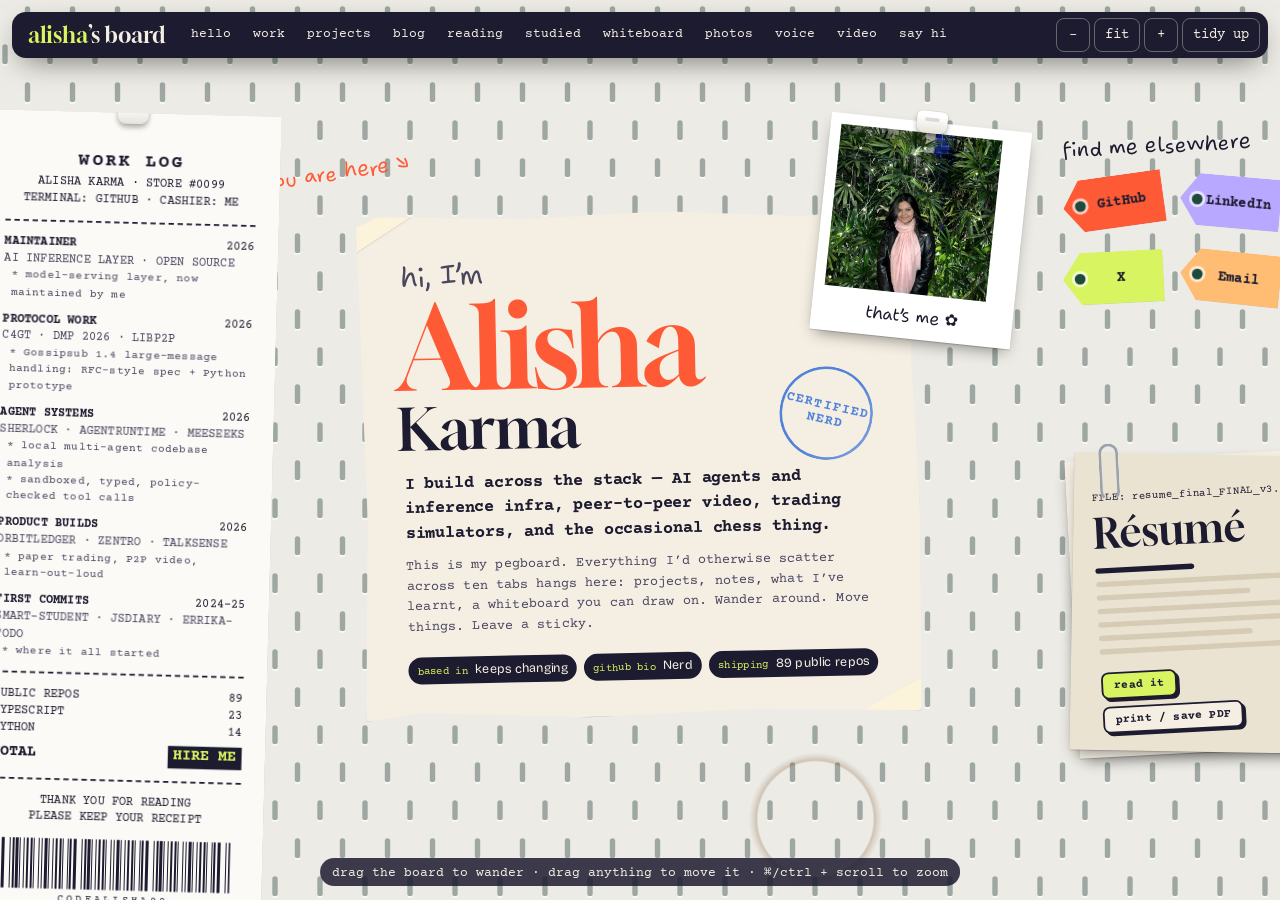
==== commit 720fa3ef: "feat: real GitHub content and IKEA-style pegboard Pull profile, links, skills, photo and six project" ====
--- a/index.html
+++ b/index.html
@@ -3,8 +3,8 @@
 <head>
   <meta charset="utf-8">
   <meta name="viewport" content="width=device-width, initial-scale=1">
-  <title>Alisha — the desk</title>
-  <meta name="description" content="Alisha's desk: work, projects, notes, doodles and everything else pinned to one board.">
+  <title>Alisha Karma — the pegboard</title>
+  <meta name="description" content="Alisha Karma — full-stack &amp; AI engineer. Projects, notes, skills and everything else hung on one pegboard.">
   <link rel="icon" href="assets/icon.svg">
   <link rel="preconnect" href="https://fonts.googleapis.com">
   <link rel="preconnect" href="https://fonts.gstatic.com" crossorigin>
@@ -14,7 +14,7 @@
 <body>
 
 <header class="topbar">
-  <a class="logo" href="#intro">alisha<span>’s desk</span></a>
+  <a class="logo" href="#intro">alisha<span>’s board</span></a>
   <nav class="tabs" aria-label="Jump to">
     <a href="#intro">hello</a>
     <a href="#work">work</a>
@@ -36,7 +36,7 @@
   </div>
 </header>
 
-<p class="hint" aria-hidden="true">drag the mat to wander · drag anything to move it · ⌘/ctrl + scroll to zoom</p>
+<p class="hint" aria-hidden="true">drag the board to wander · drag anything to move it · ⌘/ctrl + scroll to zoom</p>
 
 <main class="viewport">
 <div class="board">
@@ -45,23 +45,28 @@
   <article class="item intro" id="intro" style="--x:1260px;--y:330px;--w:620px;--r:-1.2deg">
     <span class="tape tl"></span><span class="tape br"></span>
     <p class="hand hi">hi, I’m</p>
-    <h1>Alisha</h1>
-    <p class="typed lede">I design &amp; build small, careful things for the web — interfaces that feel a bit like paper and behave like software.</p>
-    <p class="typed">This is my desk. Everything I’d otherwise scatter across ten tabs is pinned here: my work, side projects, notes, a few photos, a whiteboard you can draw on. Wander around. Move things. Leave a sticky.</p>
+    <h1>Alisha <span>Karma</span></h1>
+    <p class="typed lede">I build across the stack — AI agents and inference infra, peer-to-peer video, trading simulators, and the occasional chess thing.</p>
+    <p class="typed">This is my pegboard. Everything I’d otherwise scatter across ten tabs hangs here: projects, notes, what I’ve learnt, a whiteboard you can draw on. Wander around. Move things. Leave a sticky.</p>
     <ul class="facts">
-      <li><b>based in</b> Bengaluru, IN</li>
-      <li><b>currently</b> design engineer @ Fieldnote</li>
-      <li><b>open to</b> interesting problems</li>
+      <li><b>based in</b> keeps changing</li>
+      <li><b>github bio</b> Nerd</li>
+      <li><b>shipping</b> 89 public repos</li>
     </ul>
-    <span class="stamp">open<br>for<br>work</span>
+    <span class="stamp">certified<br>nerd</span>
   </article>
+  <figure class="item polaroid me" id="me" style="--x:1770px;--y:230px;--r:6deg">
+    <span class="pin"></span>
+    <img src="assets/alisha.jpg" alt="Alisha in a pink scarf and black leather jacket, in front of palm leaves and fairy lights" width="200" height="200">
+    <figcaption>that’s me ✿</figcaption>
+  </figure>
   <p class="scrawl you-are-here" style="--x:1150px;--y:270px">you are here ↘</p>
 
   <!-- ============ STICKIES ============ -->
-  <div class="item sticky lime" id="s1" style="--x:240px;--y:240px;--r:-4deg"><span class="pin"></span>ship it.<br>then make it nice.</div>
-  <div class="item sticky pink" id="s2" style="--x:470px;--y:210px;--r:3deg"><span class="pin"></span>currently obsessed with: <u>risograph</u> printing &amp; ugly fonts</div>
-  <div class="item sticky lilac" id="s3" style="--x:270px;--y:470px;--r:2deg"><span class="pin"></span>TODO<br>☐ learn to whistle<br>☑ finish this site<br>☐ reply to emails</div>
-  <div class="item sticky peach" id="s4" style="--x:500px;--y:450px;--r:-2.5deg"><span class="pin"></span>good design is mostly <s>talent</s> editing</div>
+  <div class="item sticky lime" id="s1" style="--x:240px;--y:240px;--r:-4deg"><span class="pin"></span>be as you wish to seem.</div>
+  <div class="item sticky pink" id="s2" style="--x:470px;--y:210px;--r:3deg"><span class="pin"></span>location:<br>keeps changing ✈</div>
+  <div class="item sticky lilac" id="s3" style="--x:270px;--y:470px;--r:2deg"><span class="pin"></span>TODO<br>☐ READMEs for the other 80 repos<br>☑ hang up this board<br>☐ sleep</div>
+  <div class="item sticky peach" id="s4" style="--x:500px;--y:450px;--r:-2.5deg"><span class="pin"></span>make it work, then make it nice.</div>
 
   <form class="item notepad" id="notepad" style="--x:300px;--y:720px;--r:1deg" autocomplete="off">
     <span class="tape tc"></span>
@@ -74,62 +79,64 @@
       <label><input type="radio" name="c" value="peach"><span class="sw peach"></span></label>
     </fieldset>
     <button type="submit">stick it</button>
-    <small class="typed">notes live in your browser only — it’s your copy of my desk.</small>
+    <small class="typed">notes live in your browser only — it’s your copy of my board.</small>
   </form>
 
   <!-- ============ WORK (receipt) ============ -->
   <article class="item receipt" id="work" style="--x:830px;--y:220px;--w:330px;--r:1.5deg">
     <span class="pin"></span>
     <header>
-      <p class="r-title">WORK HISTORY</p>
-      <p>ALISHA &amp; CO. · STORE #0427</p>
-      <p>TERMINAL 02 · CASHIER: ME</p>
+      <p class="r-title">WORK LOG</p>
+      <p>ALISHA KARMA · STORE #0099</p>
+      <p>TERMINAL: GITHUB · CASHIER: ME</p>
     </header>
     <hr>
     <ol class="lines">
       <li>
-        <p class="row"><b>DESIGN ENGINEER</b><span>2024–NOW</span></p>
-        <p class="sub">Fieldnote · remote</p>
-        <p class="note">* built the design system (82 components, 1 very long doc)</p>
-        <p class="note">* cut onboarding drop-off by 31%</p>
-      </li>
-      <li>
-        <p class="row"><b>PRODUCT DESIGNER</b><span>2021–24</span></p>
-        <p class="sub">Kettle · Bengaluru</p>
-        <p class="note">* designed + shipped the mobile app, 0 → 400k users</p>
-        <p class="note">* ran 60+ user interviews, kept the tapes</p>
-      </li>
-      <li>
-        <p class="row"><b>FRONTEND DEV</b><span>2019–21</span></p>
-        <p class="sub">Studio Ombra · agency</p>
-        <p class="note">* 30-ish client sites, 2 awards, 1 all-nighter too many</p>
-      </li>
-      <li>
-        <p class="row"><b>DESIGN INTERN</b><span>2018</span></p>
-        <p class="sub">Paperplane Press</p>
-        <p class="note">* learned kerning the hard way</p>
+        <p class="row"><b>MAINTAINER</b><span>2026</span></p>
+        <p class="sub">AI Inference Layer · open source</p>
+        <p class="note">* model-serving layer, now maintained by me</p>
+      </li>
+      <li>
+        <p class="row"><b>PROTOCOL WORK</b><span>2026</span></p>
+        <p class="sub">C4GT · DMP 2026 · libp2p</p>
+        <p class="note">* Gossipsub 1.4 large-message handling: RFC-style spec + Python prototype</p>
+      </li>
+      <li>
+        <p class="row"><b>AGENT SYSTEMS</b><span>2026</span></p>
+        <p class="sub">Sherlock · AgentRuntime · Meeseeks</p>
+        <p class="note">* local multi-agent codebase analysis</p>
+        <p class="note">* sandboxed, typed, policy-checked tool calls</p>
+      </li>
+      <li>
+        <p class="row"><b>PRODUCT BUILDS</b><span>2026</span></p>
+        <p class="sub">OrbitLedger · Zentro · TalkSense</p>
+        <p class="note">* paper trading, P2P video, learn-out-loud</p>
+      </li>
+      <li>
+        <p class="row"><b>FIRST COMMITS</b><span>2024–25</span></p>
+        <p class="sub">smart-student · jsdiary · errika-todo</p>
+        <p class="note">* where it all started</p>
       </li>
     </ol>
     <hr>
-    <p class="row"><span>SUBTOTAL (YEARS)</span><span>7.0</span></p>
-    <p class="row"><span>CURIOSITY</span><span>BOTTOMLESS</span></p>
-    <p class="row"><span>COFFEE</span><span>TOO MUCH</span></p>
+    <p class="row"><span>PUBLIC REPOS</span><span>89</span></p>
+    <p class="row"><span>TYPESCRIPT</span><span>23</span></p>
+    <p class="row"><span>PYTHON</span><span>14</span></p>
     <p class="row total"><span>TOTAL</span><span>HIRE ME</span></p>
     <hr>
     <p class="center">THANK YOU FOR READING<br>PLEASE KEEP YOUR RECEIPT</p>
     <div class="barcode" aria-hidden="true"></div>
-    <p class="center tiny">0427 2026 1110 AL15HA</p>
+    <p class="center tiny">CODEALISHA99</p>
   </article>
 
   <!-- ============ SOCIALS (luggage tags) ============ -->
-  <section class="item tags" id="socials" style="--x:2000px;--y:220px;--w:400px;--r:0deg" aria-label="Elsewhere">
+  <section class="item tags" id="socials" style="--x:2030px;--y:240px;--w:290px;--r:0deg" aria-label="Elsewhere">
     <p class="scrawl label">find me elsewhere</p>
-    <a class="tag" style="--t:-8deg;--c:var(--tomato)" href="https://github.com/alisha" target="_blank" rel="noopener">GitHub</a>
-    <a class="tag" style="--t:5deg;--c:var(--lilac)" href="https://www.linkedin.com/in/alisha" target="_blank" rel="noopener">LinkedIn</a>
-    <a class="tag" style="--t:-3deg;--c:var(--lime)" href="https://read.cv/alisha" target="_blank" rel="noopener">Read.cv</a>
-    <a class="tag" style="--t:9deg;--c:var(--pink)" href="https://instagram.com/alisha" target="_blank" rel="noopener">Instagram</a>
-    <a class="tag" style="--t:-6deg;--c:var(--peach)" href="https://are.na/alisha" target="_blank" rel="noopener">Are.na</a>
-    <a class="tag" style="--t:4deg;--c:var(--paper)" href="mailto:hello@alisha.design">Email</a>
+    <a class="tag" style="--t:-8deg;--c:var(--tomato)" href="https://github.com/codealisha99" target="_blank" rel="noopener">GitHub</a>
+    <a class="tag" style="--t:5deg;--c:var(--lilac)" href="https://www.linkedin.com/in/alisha-karma-4b94b1298/" target="_blank" rel="noopener">LinkedIn</a>
+    <a class="tag" style="--t:-3deg;--c:var(--lime)" href="https://x.com/KarmaAlisha" target="_blank" rel="noopener">X</a>
+    <a class="tag" style="--t:6deg;--c:var(--peach)" href="mailto:codealisha99@gmail.com">Email</a>
   </section>
 
   <!-- ============ RESUME ============ -->
@@ -145,27 +152,28 @@
   </article>
 
   <!-- ============ GITHUB PROJECTS ============ -->
-  <section class="item projects" id="projects" style="--x:800px;--y:1170px;--w:780px;--r:0.5deg" data-github="" aria-labelledby="projects-h">
+  <section class="item projects" id="projects" style="--x:800px;--y:1170px;--w:780px;--r:0.5deg" aria-labelledby="projects-h">
     <h2 id="projects-h" class="label-maker">~/github</h2>
+    <a class="more-repos typed" href="https://github.com/codealisha99?tab=repositories" target="_blank" rel="noopener">+83 more repos →</a>
     <ul class="repo-list">
-      <li class="repo"><a href="https://github.com/alisha/paperweight" target="_blank" rel="noopener"><b>paperweight</b></a><p>A tiny CSS library that makes any div feel like paper. Shadows, curls, tape.</p><p class="meta"><span class="dot" style="--lc:#563d7c"></span>CSS · ★ 412</p></li>
-      <li class="repo"><a href="https://github.com/alisha/kern-me" target="_blank" rel="noopener"><b>kern-me</b></a><p>A browser game where you kern letters by eye and get roasted by a typographer.</p><p class="meta"><span class="dot" style="--lc:#3178c6"></span>TypeScript · ★ 1.2k</p></li>
-      <li class="repo"><a href="https://github.com/alisha/riso-sim" target="_blank" rel="noopener"><b>riso-sim</b></a><p>Fake risograph misregistration and grain in a WebGL shader.</p><p class="meta"><span class="dot" style="--lc:#5686a5"></span>GLSL · ★ 233</p></li>
-      <li class="repo"><a href="https://github.com/alisha/quiet-tabs" target="_blank" rel="noopener"><b>quiet-tabs</b></a><p>Browser extension that hides tab titles until you hover. Less noise, fewer rabbit holes.</p><p class="meta"><span class="dot" style="--lc:#f1e05a"></span>JavaScript · ★ 98</p></li>
-      <li class="repo"><a href="https://github.com/alisha/dotfiles" target="_blank" rel="noopener"><b>dotfiles</b></a><p>My terminal, overly themed. Fish, tmux, and a colour scheme named after a biscuit.</p><p class="meta"><span class="dot" style="--lc:#89e051"></span>Shell · ★ 41</p></li>
-      <li class="repo"><a href="https://github.com/alisha/this-desk" target="_blank" rel="noopener"><b>this-desk</b></a><p>The site you’re on. No framework, no build step, one mat.</p><p class="meta"><span class="dot" style="--lc:#e34c26"></span>HTML · ★ 7</p></li>
+      <li class="repo"><a href="https://github.com/codealisha99/orbit-ledger" target="_blank" rel="noopener"><b>orbit-ledger</b></a><p>Crypto paper-trading workspace for BTC, ETH &amp; SOL — virtual collateral, simulated perps, quotes from live Binance trades.</p><p class="meta"><span class="dot" style="--lc:#3178c6"></span>TypeScript</p></li>
+      <li class="repo"><a href="https://github.com/codealisha99/zentro" target="_blank" rel="noopener"><b>zentro</b></a><p>Peer-to-peer video calls in the browser. Share a link, no accounts — media never touches a server.</p><p class="meta"><span class="dot" style="--lc:#3178c6"></span>TypeScript · WebRTC</p></li>
+      <li class="repo"><a href="https://github.com/codealisha99/sherlock" target="_blank" rel="noopener"><b>sherlock</b></a><p>Local multi-agent system that builds a structured mental model of an unfamiliar codebase.</p><p class="meta"><span class="dot" style="--lc:#3572a5"></span>Python</p></li>
+      <li class="repo"><a href="https://github.com/codealisha99/talksense" target="_blank" rel="noopener"><b>talksense</b></a><p>Learn anything in 20 minutes, then explain it out loud and get graded against a rubric.</p><p class="meta"><span class="dot" style="--lc:#3178c6"></span>TypeScript</p></li>
+      <li class="repo"><a href="https://github.com/codealisha99/ai-inference-layer" target="_blank" rel="noopener"><b>ai-inference-layer</b></a><p>An inference serving layer I maintain — the boring, important part between apps and models.</p><p class="meta"><span class="dot" style="--lc:#3572a5"></span>Python</p></li>
+      <li class="repo"><a href="https://github.com/codealisha99/Gossipsub" target="_blank" rel="noopener"><b>Gossipsub</b></a><p>Gossipsub 1.4 large-message handling for libp2p — a spec and a working prototype.</p><p class="meta"><span class="dot" style="--lc:#3572a5"></span>Python · libp2p</p></li>
     </ul>
   </section>
 
   <!-- ============ BLOG (notebook) ============ -->
   <section class="item notebook" id="blog" style="--x:200px;--y:1130px;--w:480px;--r:-1.5deg" aria-labelledby="blog-h">
     <div class="spiral" aria-hidden="true"></div>
-    <h2 id="blog-h" class="hand">notes, mostly unfinished</h2>
+    <h2 id="blog-h" class="hand">build notes</h2>
     <ol class="posts">
-      <li><button type="button" data-open="post-1"><span>The case for ugly first drafts</span><time datetime="2026-10-02">oct 02</time></button></li>
-      <li><button type="button" data-open="post-2"><span>What a receipt taught me about hierarchy</span><time datetime="2026-08-19">aug 19</time></button></li>
-      <li><button type="button" data-open="post-3"><span>Design systems are gardens, not buildings</span><time datetime="2026-05-07">may 07</time></button></li>
-      <li><button type="button" data-open="post-4"><span>Notes from 60 user interviews</span><time datetime="2026-02-14">feb 14</time></button></li>
+      <li><button type="button" data-open="post-1"><span>Video calls where nothing touches a server</span><time datetime="2026-10">oct</time></button></li>
+      <li><button type="button" data-open="post-2"><span>Paper trading, real market data</span><time datetime="2026-10">oct</time></button></li>
+      <li><button type="button" data-open="post-3"><span>Teaching agents to read a codebase</span><time datetime="2026-11">nov</time></button></li>
+      <li><button type="button" data-open="post-4"><span>Big messages in a gossip network</span><time datetime="2026-05">may</time></button></li>
     </ol>
     <p class="scrawl margin">more soon (probably)</p>
   </section>
@@ -205,50 +213,47 @@
     </div>
   </section>
 
-  <!-- ============ STUDIED (report card on graph paper) ============ -->
+  <!-- ============ STUDIED (graph paper) ============ -->
   <section class="item graph" id="studied" style="--x:1950px;--y:1130px;--w:460px;--r:-1deg" aria-labelledby="studied-h">
     <span class="tape tl"></span>
-    <h2 id="studied-h" class="hand">everything I’ve studied (so far)</h2>
+    <h2 id="studied-h" class="hand">everything I’ve learnt (so far)</h2>
     <dl>
-      <dt>2014–18 · B.Des, Communication Design</dt>
-      <dd>National Institute of Design · thesis on wayfinding in hospitals <span class="grade">A</span></dd>
-      <dt>2019 · Interaction Design Specialization</dt>
-      <dd>UC San Diego (online) · finally understood affordances <span class="grade">✓</span></dd>
-      <dt>2020 · CS50</dt>
-      <dd>Harvard (online) · C, pointers, tears <span class="grade">✓</span></dd>
-      <dt>2022 · Type@Cooper (summer)</dt>
-      <dd>drew a whole lowercase by hand <span class="grade">a+</span></dd>
-      <dt>always · self-taught</dt>
-      <dd>JS, WebGL, letterpress, bad pottery, Kannada (in progress) <span class="grade">wip</span></dd>
+      <dt>frontend</dt><dd>HTML · React · Next.js · TypeScript · JavaScript · Tailwind CSS <span class="grade">✓</span></dd>
+      <dt>backend</dt><dd>Node.js · Express · REST APIs · auth · middlewares · FastAPI <span class="grade">✓</span></dd>
+      <dt>databases</dt><dd>Postgres · SQL · Redis · MongoDB <span class="grade">✓</span></dd>
+      <dt>languages</dt><dd>Java · Python · TypeScript · JavaScript · a little Go <span class="grade">✓</span></dd>
+      <dt>tools</dt><dd>Git · GitHub · Docker · Postman <span class="grade">✓</span></dd>
+      <dt>AI</dt><dd>machine learning · RAG · agents · neural nets from scratch <span class="grade">a+</span></dd>
+      <dt>design</dt><dd>Adobe Illustrator <span class="grade">wip</span></dd>
     </dl>
   </section>
 
   <!-- ============ PHOTOS (polaroids) ============ -->
   <section class="item photos" id="photos" style="--x:2470px;--y:1420px;--w:640px;--r:0deg" aria-label="Photos">
-    <figure class="polaroid" style="--t:-6deg;--px:0px;--py:20px"><img src="https://picsum.photos/seed/alisha-hills/360/360" alt="Misty hills at sunrise" loading="lazy" width="180" height="180"><figcaption>coorg, 5am</figcaption></figure>
+    <figure class="polaroid" style="--t:-6deg;--px:0px;--py:20px"><img src="https://picsum.photos/seed/alisha-hills/360/360" alt="Misty hills at sunrise" loading="lazy" width="180" height="180"><figcaption>somewhere, 5am</figcaption></figure>
     <figure class="polaroid" style="--t:4deg;--px:200px;--py:0px"><img src="https://picsum.photos/seed/alisha-desk2/360/360" alt="A cluttered work desk" loading="lazy" width="180" height="180"><figcaption>the real desk</figcaption></figure>
     <figure class="polaroid" style="--t:-2deg;--px:410px;--py:40px"><img src="https://picsum.photos/seed/alisha-cafe/360/360" alt="Coffee on a cafe table" loading="lazy" width="180" height="180"><figcaption>office #2</figcaption></figure>
-    <figure class="polaroid" style="--t:7deg;--px:90px;--py:270px"><img src="https://picsum.photos/seed/alisha-sea9/360/360" alt="The sea at dusk" loading="lazy" width="180" height="180"><figcaption>gokarna ♡</figcaption></figure>
+    <figure class="polaroid" style="--t:7deg;--px:90px;--py:270px"><img src="https://picsum.photos/seed/alisha-sea9/360/360" alt="The sea at dusk" loading="lazy" width="180" height="180"><figcaption>the sea ♡</figcaption></figure>
     <figure class="polaroid" style="--t:-5deg;--px:320px;--py:290px"><img src="https://picsum.photos/seed/alisha-street/360/360" alt="A narrow city street" loading="lazy" width="180" height="180"><figcaption>lost, happily</figcaption></figure>
   </section>
 
   <!-- ============ VOICE NOTES (cassettes) ============ -->
   <section class="item voice" id="voice" style="--x:180px;--y:1760px;--w:600px;--r:0deg" aria-labelledby="voice-h">
     <h2 id="voice-h" class="scrawl label">voice notes (press play)</h2>
-    <div class="cassette" style="--c:var(--tomato);--t:-3deg" data-src="" data-say="Hi! It's Alisha. Thanks for wandering around my desk. Everything here is real, except the receipt. That one's a little bit made up.">
+    <div class="cassette" style="--c:var(--tomato);--t:-3deg" data-src="" data-say="Hi! It's Alisha. Thanks for wandering around my board. Move anything you like, it's yours now.">
       <p class="tape-label hand">01 · hello</p>
       <div class="reels" aria-hidden="true"><i></i><i></i></div>
       <button type="button" aria-label="Play voice note: hello">▶</button>
     </div>
-    <div class="cassette" style="--c:var(--lilac);--t:2deg" data-src="" data-say="How I work: I sketch on paper first, then build the ugliest possible version in code, then I edit. Mostly I edit.">
-      <p class="tape-label hand">02 · how I work</p>
+    <div class="cassette" style="--c:var(--lilac);--t:2deg" data-src="" data-say="Right now I'm building agents, inference infrastructure, and things that run peer to peer. Ask me about any of them.">
+      <p class="tape-label hand">02 · building now</p>
       <div class="reels" aria-hidden="true"><i></i><i></i></div>
-      <button type="button" aria-label="Play voice note: how I work">▶</button>
-    </div>
-    <div class="cassette" style="--c:var(--lime);--t:-1deg" data-src="" data-say="A small thing I believe: every interface should have at least one detail that's there just because someone cared.">
-      <p class="tape-label hand">03 · a belief</p>
+      <button type="button" aria-label="Play voice note: building now">▶</button>
+    </div>
+    <div class="cassette" style="--c:var(--lime);--t:-1deg" data-src="" data-say="Be as you wish to seem.">
+      <p class="tape-label hand">03 · motto</p>
       <div class="reels" aria-hidden="true"><i></i><i></i></div>
-      <button type="button" aria-label="Play voice note: a belief">▶</button>
+      <button type="button" aria-label="Play voice note: motto">▶</button>
     </div>
   </section>
 
@@ -258,7 +263,7 @@
     <div class="tv-body">
       <div class="screen">
         <canvas width="160" height="120" aria-hidden="true"></canvas>
-        <p class="screen-text">CH 03<br><span>a talk I gave · press ▶</span></p>
+        <p class="screen-text">CH 03<br><span>demo reel · press ▶</span></p>
       </div>
       <div class="panel">
         <span class="knob" aria-hidden="true"></span>
@@ -267,18 +272,18 @@
         <span class="grille" aria-hidden="true"></span>
       </div>
     </div>
-    <p class="hand caption">“paper interfaces” — talk at a local meetup, 2025</p>
+    <p class="hand caption">project demos — tape coming soon</p>
   </section>
 
   <!-- ============ SAY HI (postcard) ============ -->
   <section class="item postcard" id="hi" style="--x:1500px;--y:1770px;--w:480px;--r:-2deg" aria-labelledby="hi-h">
     <div class="pc-left">
       <h2 id="hi-h" class="hand">say hi!</h2>
-      <p class="typed">Projects, collabs, a book rec, or just to tell me the receipt is weird — my inbox is open.</p>
+      <p class="typed">Projects, collabs, open-source, or just to say you liked the pegboard — my inbox is open.</p>
     </div>
     <div class="pc-right">
       <span class="postage" aria-hidden="true">₹5<br><small>AIR MAIL</small></span>
-      <a href="mailto:hello@alisha.design" class="addr">hello@alisha.design</a>
+      <a href="mailto:codealisha99@gmail.com" class="addr">codealisha99@gmail.com</a>
       <p class="addr-line" aria-hidden="true"></p>
       <p class="addr-line" aria-hidden="true"></p>
     </div>
@@ -290,7 +295,7 @@
 
   <!-- ============ FOOTER (ruler) ============ -->
   <footer class="ruler">
-    <p>© 2026 Alisha · made by hand on a green cutting mat · no templates were harmed · last tidied <time datetime="2026-11">Nov 2026</time></p>
+    <p>© 2026 Alisha Karma · hung by hand on a pegboard · no templates were harmed · last tidied <time datetime="2026-11">Nov 2026</time></p>
     <a href="#intro">back to the start ↑</a>
   </footer>
 
@@ -301,56 +306,55 @@
 <dialog id="resume" class="sheet resume" aria-labelledby="resume-h">
   <form method="dialog" class="close"><button aria-label="Close">×</button></form>
   <header>
-    <h2 id="resume-h">Alisha</h2>
-    <p>Design engineer · Bengaluru, IN · hello@alisha.design · alisha.design</p>
+    <h2 id="resume-h">Alisha Karma</h2>
+    <p>Full-stack &amp; AI engineer · codealisha99@gmail.com · github.com/codealisha99 · linkedin.com/in/alisha-karma-4b94b1298</p>
   </header>
-  <h3>Experience</h3>
-  <div class="job"><p><b>Design Engineer</b>, Fieldnote <span>2024 – present</span></p><ul><li>Built and maintain the design system: 82 components in React + tokens, used by 6 product teams.</li><li>Redesigned onboarding end-to-end; drop-off down 31%.</li></ul></div>
-  <div class="job"><p><b>Product Designer</b>, Kettle <span>2021 – 2024</span></p><ul><li>Led design of the mobile app from zero to 400k users.</li><li>Set up a continuous research practice; ran 60+ interviews.</li></ul></div>
-  <div class="job"><p><b>Frontend Developer</b>, Studio Ombra <span>2019 – 2021</span></p><ul><li>Designed and built ~30 client websites; two Awwwards honourable mentions.</li></ul></div>
-  <div class="job"><p><b>Design Intern</b>, Paperplane Press <span>2018</span></p><ul><li>Book layout, typesetting, and learning patience.</li></ul></div>
-  <h3>Education</h3>
-  <div class="job"><p><b>B.Des, Communication Design</b>, National Institute of Design <span>2014 – 2018</span></p></div>
+  <h3>Open source</h3>
+  <div class="job"><p><b>Maintainer</b>, AI Inference Layer <span>2026</span></p><ul><li>Maintain an open-source inference serving layer between applications and models.</li></ul></div>
+  <div class="job"><p><b>Gossipsub 1.4</b>, C4GT · DMP 2026 <span>2026</span></p><ul><li>RFC-style specification and Python prototype for large-message propagation in libp2p gossip meshes.</li></ul></div>
+  <h3>Selected projects</h3>
+  <div class="job"><p><b>OrbitLedger</b> — crypto paper-trading platform <span>TypeScript · Bun · Postgres · Redis</span></p><ul><li>Simulated perpetuals with virtual collateral and execution quotes from live Binance trades.</li></ul></div>
+  <div class="job"><p><b>Zentro</b> — peer-to-peer video calls <span>Next.js · WebRTC · WebSockets</span></p><ul><li>Browser-to-browser calls with a stateless signaling server and optional Whisper transcripts.</li></ul></div>
+  <div class="job"><p><b>Sherlock</b> — multi-agent codebase understanding <span>Python</span></p><ul><li>Local pipeline of agents that produces a structured mental model of an unfamiliar repo.</li></ul></div>
+  <div class="job"><p><b>AgentRuntime</b> — sandboxed agent tool calls <span>Python</span></p><ul><li>Typed, granted, sandboxed tools with PII, injection and policy checks on every hop.</li></ul></div>
+  <div class="job"><p><b>TalkSense</b> — learn it, then say it out loud <span>TypeScript</span></p><ul><li>Timed study briefs, voice transcription and rubric-based grading.</li></ul></div>
   <h3>Skills</h3>
-  <p>Product &amp; interaction design · design systems · prototyping · HTML/CSS/TypeScript · React · WebGL · user research · typography</p>
+  <p>TypeScript · JavaScript · Python · Java · React · Next.js · Tailwind · Node.js · Express · FastAPI · Postgres · Redis · MongoDB · Docker · Git · machine learning · RAG · agents</p>
   <p class="actions"><button type="button" data-print>print / save as PDF</button></p>
 </dialog>
 
 <dialog id="post-1" class="sheet post" aria-labelledby="post-1-h">
   <form method="dialog" class="close"><button aria-label="Close">×</button></form>
-  <time datetime="2026-10-02">2 Oct 2026</time>
-  <h2 id="post-1-h">The case for ugly first drafts</h2>
-  <p>Every good thing I’ve made started as something I’d be embarrassed to show. The problem is that tools now make it too easy to start pretty — a polished component library, a nice default font — and pretty is expensive to throw away.</p>
-  <p>So I start in grey boxes and Comic Sans on purpose. If the idea still works when it looks like that, it’s a real idea. If it only works when it’s pretty, it’s a mood board.</p>
-  <p>Then I edit. Editing is where the design actually happens.</p>
+  <time>Oct 2026</time>
+  <h2 id="post-1-h">Video calls where nothing touches a server</h2>
+  <p><a href="https://github.com/codealisha99/zentro" target="_blank" rel="noopener">Zentro</a> is peer-to-peer video in the browser. You share a link, your contact joins — no accounts, no downloads.</p>
+  <p>Video and audio go directly between the two people over WebRTC. The only server is a small WebSocket signaling service that pairs two clients per room and relays the offer/answer and ICE candidates. It keeps no history; once the call connects, it is out of the loop.</p>
+  <p>There is an optional transcript, generated with Whisper, for when you want notes from the call.</p>
 </dialog>
 
 <dialog id="post-2" class="sheet post" aria-labelledby="post-2-h">
   <form method="dialog" class="close"><button aria-label="Close">×</button></form>
-  <time datetime="2026-08-19">19 Aug 2026</time>
-  <h2 id="post-2-h">What a receipt taught me about hierarchy</h2>
-  <p>A receipt has one font, one size, one colour, and yet you can find the total in under a second. Everything is done with position, rules, caps and whitespace.</p>
-  <p>I pinned one above my monitor as a reminder: before you reach for another font weight, try a line, a gap, or simply moving the thing.</p>
+  <time>Oct 2026</time>
+  <h2 id="post-2-h">Paper trading, real market data</h2>
+  <p><a href="https://github.com/codealisha99/orbit-ledger" target="_blank" rel="noopener">OrbitLedger</a> is a paper-trading workspace for BTC, ETH and SOL. Collateral is virtual USD; execution quotes are simulated from Binance public trades, so prices feel real while nothing real is bought or sold.</p>
+  <p>Leveraged positions are simulated linear perpetuals with a fixed, educational funding rule — 1 basis point every 8 hours. The dashboard reconciles cash, margin and P&amp;L so you can see exactly where the numbers come from.</p>
 </dialog>
 
 <dialog id="post-3" class="sheet post" aria-labelledby="post-3-h">
   <form method="dialog" class="close"><button aria-label="Close">×</button></form>
-  <time datetime="2026-05-07">7 May 2026</time>
-  <h2 id="post-3-h">Design systems are gardens, not buildings</h2>
-  <p>You don’t finish a design system. You plant some things, see what the teams actually use, pull out what doesn’t grow, and accept that someone will always plant a weird button in the corner.</p>
-  <p>The best thing I did at Fieldnote was add a “compost” folder: deprecated components go there for one release before they’re deleted. People stopped being scared of removing things.</p>
+  <time>Nov 2026</time>
+  <h2 id="post-3-h">Teaching agents to read a codebase</h2>
+  <p><a href="https://github.com/codealisha99/sherlock" target="_blank" rel="noopener">Sherlock</a> started from one sentence: “give me a deep, structured, understandable mental model of an unfamiliar codebase.”</p>
+  <p>Instead of a chat bot that guesses, it runs locally as a pipeline of agents that each own a part of the job, and hands back a map you can actually reason with.</p>
+  <p>Its sibling, <a href="https://github.com/codealisha99/agent-runtime" target="_blank" rel="noopener">AgentRuntime</a>, is about the other half: agents can only call typed, granted, sandboxed tools, and every hop is checked for PII, injection and policy.</p>
 </dialog>
 
 <dialog id="post-4" class="sheet post" aria-labelledby="post-4-h">
   <form method="dialog" class="close"><button aria-label="Close">×</button></form>
-  <time datetime="2026-02-14">14 Feb 2026</time>
-  <h2 id="post-4-h">Notes from 60 user interviews</h2>
-  <ul>
-    <li>People describe what they did, not what they want. Listen to the verbs.</li>
-    <li>The best question is “can you show me?”</li>
-    <li>Silence is a tool. Count to five before you fill it.</li>
-    <li>The workaround is the feature request.</li>
-  </ul>
+  <time>May 2026</time>
+  <h2 id="post-4-h">Big messages in a gossip network</h2>
+  <p>Gossip protocols are great at spreading small messages fast. Large ones are another story — every peer forwarding a full copy wastes a lot of bandwidth.</p>
+  <p>For C4GT’s DMP 2026 I worked on <a href="https://github.com/codealisha99/Gossipsub" target="_blank" rel="noopener">Gossipsub 1.4 large-message handling</a>: an RFC-style specification and a Python prototype of the libp2p pubsub extension.</p>
 </dialog>
 
 <script src="board.js"></script>
--- a/styles.css
+++ b/styles.css
@@ -1,8 +1,8 @@
 /* ---------- palette & type ---------- */
 :root {
-  --mat: #1e4a3e;
-  --mat-line: rgba(196, 232, 214, .07);
-  --mat-major: rgba(196, 232, 214, .16);
+  --wall: #1e4a3e;
+  --peg: #ecebe5;
+  --peg-edge: #d9d7cf;
   --paper: #f5efe3;
   --paper-2: #ebe3d2;
   --ink: #1d1b2f;
@@ -26,7 +26,7 @@
 * { box-sizing: border-box; }
 html, body { margin: 0; height: 100%; }
 body {
-  background: var(--mat);
+  background: var(--wall);
   color: var(--ink);
   font: 16px/1.5 var(--f-body);
   -webkit-font-smoothing: antialiased;
@@ -40,7 +40,7 @@
 .hand { font-family: var(--f-hand); font-variation-settings: "INFM" 70, "BNCE" 30; }
 .typed { font-family: var(--f-type); }
 .small { font-size: 12px; letter-spacing: .04em; }
-.scrawl { font-family: var(--f-hand); font-variation-settings: "INFM" 100, "BNCE" 60; color: var(--lime); font-size: 22px; }
+.scrawl { font-family: var(--f-hand); font-variation-settings: "INFM" 100, "BNCE" 60; color: var(--ink); font-size: 22px; }
 .visually-hidden { position: absolute; width: 1px; height: 1px; overflow: hidden; clip-path: inset(50%); white-space: nowrap; }
 
 /* ---------- top bar ---------- */
@@ -74,28 +74,25 @@
 }
 .hint.gone { opacity: 0; }
 
-/* ---------- the mat ---------- */
+/* ---------- the pegboard ---------- */
 .viewport { position: fixed; inset: 0; overflow: hidden; cursor: grab; touch-action: none; }
 .viewport.panning { cursor: grabbing; }
+/* IKEA SKÅDIS-style pegboard: staggered rounded slots punched through to the wall */
 .board {
   position: relative; width: 3300px; height: 2400px;
   transform-origin: 0 0;
-  background-color: var(--mat);
-  background-image:
-    linear-gradient(var(--mat-major) 1.5px, transparent 1.5px),
-    linear-gradient(90deg, var(--mat-major) 1.5px, transparent 1.5px),
-    linear-gradient(var(--mat-line) 1px, transparent 1px),
-    linear-gradient(90deg, var(--mat-line) 1px, transparent 1px);
-  background-size: 100px 100px, 100px 100px, 20px 20px, 20px 20px;
-  box-shadow: 0 0 0 2000px #173b31;
-  border-radius: 24px;
+  background-color: var(--peg);
+  background-image: url("data:image/svg+xml,%3Csvg xmlns='http://www.w3.org/2000/svg' width='50' height='84'%3E%3Cg fill='%23324a42' fill-opacity='.42'%3E%3Crect x='22' y='8' width='6' height='22' rx='3'/%3E%3Crect x='-3' y='50' width='6' height='22' rx='3'/%3E%3Crect x='47' y='50' width='6' height='22' rx='3'/%3E%3C/g%3E%3Cg fill='%23fff'%3E%3Crect x='22' y='30' width='6' height='1.5' rx='.75'/%3E%3Crect x='-3' y='72' width='6' height='1.5' rx='.75'/%3E%3Crect x='47' y='72' width='6' height='1.5' rx='.75'/%3E%3C/g%3E%3C/svg%3E");
+  background-size: 50px 84px;
+  background-position: 14px 10px;
+  border-radius: 28px;
+  box-shadow:
+    inset 0 0 0 14px var(--peg), inset 0 0 0 15px var(--peg-edge),
+    inset 0 3px 0 15px rgba(255,255,255,.6),
+    0 2px 0 #c9c6bc, 0 6px 0 #b9b6ab, 0 40px 80px -20px rgba(0,0,0,.55);
 }
 .board.glide { transition: transform .7s cubic-bezier(.2,.8,.2,1); }
-/* diagonal 45° guide lines on the mat, like a real cutting mat */
-.board::before {
-  content: ""; position: absolute; inset: 0; pointer-events: none; border-radius: inherit;
-  background: repeating-linear-gradient(45deg, transparent 0 698px, rgba(196,232,214,.08) 698px 700px);
-}
+
 
 .item {
   position: absolute; left: var(--x); top: var(--y); width: var(--w, auto);
@@ -118,12 +115,14 @@
 .tape.tl { left: -30px; top: -10px; rotate: -32deg; }
 .tape.br { right: -30px; bottom: -8px; rotate: -28deg; }
 .tape.tc { left: 50%; top: -14px; translate: -50% 0; rotate: 2deg; }
+/* plastic pegboard clip */
 .pin {
-  position: absolute; left: 50%; top: 8px; translate: -50% 0; z-index: 3;
-  width: 18px; height: 18px; border-radius: 50%;
-  background: radial-gradient(circle at 35% 30%, #fff8 0 2px, var(--tomato) 3px, #b3311a 100%);
-  box-shadow: 2px 4px 4px rgba(0,0,0,.35);
-}
+  position: absolute; left: 50%; top: -12px; translate: -50% 0; z-index: 3;
+  width: 34px; height: 24px; border-radius: 6px 6px 9px 9px;
+  background: linear-gradient(#fff 0 20%, #e6e3da 100%);
+  box-shadow: 0 1px 0 #fff inset, 0 4px 6px rgba(0,0,0,.3), 0 0 0 1px rgba(0,0,0,.06);
+}
+.pin::after { content: ""; position: absolute; left: 9px; right: 9px; top: 7px; height: 4px; border-radius: 2px; background: rgba(0,0,0,.12); }
 
 /* ---------- intro ---------- */
 .intro {
@@ -133,23 +132,24 @@
 }
 .intro .hi { font-size: 30px; color: var(--ink-soft); rotate: -3deg; width: fit-content; }
 .intro h1 {
-  font-family: var(--f-display); font-weight: 400; font-size: 148px; line-height: .9;
+  font-family: var(--f-display); font-weight: 400; font-size: 128px; line-height: .9;
   color: var(--tomato); letter-spacing: -.03em; margin: 0 0 18px -6px;
 }
+.intro h1 span { display: block; font-size: 64px; color: var(--ink); margin-top: 4px; letter-spacing: -.01em; }
 .intro .lede { font-size: 19px; font-weight: 700; line-height: 1.45; margin-bottom: 12px; }
 .intro .typed:not(.lede) { font-size: 15px; color: var(--ink-soft); }
 .facts { display: flex; flex-wrap: wrap; gap: 8px; margin-top: 22px; font-size: 14px; }
 .facts li { background: var(--ink); color: var(--paper); padding: 4px 10px; border-radius: 99px; }
 .facts b { color: var(--lime); font-weight: 500; font-family: var(--f-type); font-size: 12px; margin-right: 4px; }
 .stamp {
-  position: absolute; right: 34px; top: 40px; rotate: 14deg;
+  position: absolute; right: 50px; top: 176px; rotate: 14deg;
   font: 700 15px/1.05 var(--f-type); text-transform: uppercase; text-align: center; letter-spacing: .1em;
   color: var(--cobalt); border: 3px solid currentColor; border-radius: 50%;
   width: 104px; height: 104px; display: grid; place-content: center;
   opacity: .8; mix-blend-mode: multiply;
   mask: radial-gradient(circle at 30% 40%, #000 60%, #0008 100%);
 }
-.you-are-here { rotate: -8deg; }
+.you-are-here { rotate: -8deg; color: var(--tomato); }
 
 /* ---------- stickies ---------- */
 .sticky {
@@ -239,7 +239,7 @@
 }
 .tag::before { /* eyelet */
   content: ""; position: absolute; left: 13px; top: 50%; translate: 0 -50%;
-  width: 12px; height: 12px; border-radius: 50%; background: var(--mat);
+  width: 12px; height: 12px; border-radius: 50%; background: var(--wall);
   box-shadow: 0 0 0 3px rgba(255,255,255,.7);
 }
 .tag:hover, .tag:focus-visible { rotate: 0deg; translate: 0 -4px; }
@@ -268,6 +268,11 @@
 
 /* ---------- github projects ---------- */
 .projects { padding: 40px 0 0; }
+.more-repos {
+  position: absolute; right: 8px; top: 48px; font-size: 13px; font-weight: 700; text-decoration: none;
+  background: var(--lime); padding: 4px 10px; border-radius: 4px; rotate: 1.5deg; box-shadow: var(--shadow);
+}
+.more-repos:hover { background: var(--ink); color: var(--lime); }
 .label-maker {
   display: inline-block; margin: 0 0 18px 6px;
   font: 700 20px var(--f-type); letter-spacing: .12em; color: #fff;
@@ -302,7 +307,7 @@
 }
 .spiral {
   position: absolute; left: -12px; top: 20px; bottom: 20px; width: 34px;
-  background: radial-gradient(circle at 70% 50%, var(--mat) 5px, transparent 6px) 0 0 / 34px 36px,
+  background: radial-gradient(circle at 70% 50%, var(--wall) 5px, transparent 6px) 0 0 / 34px 36px,
               repeating-linear-gradient(transparent 0 12px, #b7bcc2 12px 17px, transparent 17px 36px);
   background-size: 34px 36px, 22px 36px; background-repeat: repeat-y;
 }
@@ -381,6 +386,9 @@
 
 /* ---------- polaroids ---------- */
 .photos { height: 560px; }
+.polaroid.me { left: var(--x); top: var(--y); rotate: var(--r); width: 224px; z-index: 4; }
+.polaroid.me img { object-position: 50% 30%; }
+.polaroid.me:hover { scale: 1.03; }
 .polaroid {
   position: absolute; left: var(--px); top: var(--py); rotate: var(--t);
   background: #fff; padding: 12px 12px 0; width: 204px; box-shadow: var(--shadow);
@@ -391,7 +399,11 @@
 .polaroid figcaption { font: 18px/50px var(--f-hand); font-variation-settings: "INFM" 90; text-align: center; }
 
 /* ---------- cassettes ---------- */
-.voice { display: grid; grid-template-columns: 1fr 1fr; gap: 20px; padding-top: 40px; }
+.voice { display: grid; grid-template-columns: 1fr 1fr; gap: 20px; padding: 40px 0 26px; }
+.voice::after { /* white plastic shelf */
+  content: ""; position: absolute; left: -16px; right: -16px; bottom: 0; height: 16px; border-radius: 3px;
+  background: linear-gradient(#fff, #dedbd2); box-shadow: 0 10px 14px -6px rgba(0,0,0,.4);
+}
 .voice .label { position: absolute; top: 0; left: 0; rotate: -2deg; font-weight: 400; }
 .cassette {
   position: relative; height: 150px; padding: 12px 14px; border-radius: 10px;
@@ -441,7 +453,7 @@
 .knob.small { width: 32px; height: 32px; }
 .tv-play { width: 46px; height: 30px; border: 0; border-radius: 6px; background: var(--lime); box-shadow: 0 3px 0 var(--ink); }
 .grille { flex: 1; width: 46px; background: repeating-linear-gradient(transparent 0 4px, rgba(0,0,0,.25) 4px 7px); border-radius: 4px; }
-.tv .caption { color: var(--paper); text-align: center; margin-top: 12px; font-size: 16px; }
+.tv .caption { color: var(--ink); text-align: center; margin-top: 12px; font-size: 16px; }
 
 /* ---------- postcard ---------- */
 .postcard {
@@ -518,7 +530,7 @@
     width: auto; height: auto; transform: none !important; border-radius: 0; box-shadow: none;
     display: flex; flex-wrap: wrap; justify-content: center; align-items: flex-start; gap: 46px 14px; padding: 100px 18px 0;
   }
-  .board::before, .stain, .paperclip, .you-are-here, .tools, .hint { display: none; }
+  .stain, .paperclip, .you-are-here, .tools, .hint { display: none; }
   .item { position: relative; left: auto; top: auto; width: 100%; max-width: 480px; cursor: auto; user-select: auto; }
   .sticky { width: calc(50% - 7px); max-width: 220px; min-height: 160px; font-size: 17px; }
   .notepad { max-width: 420px; }
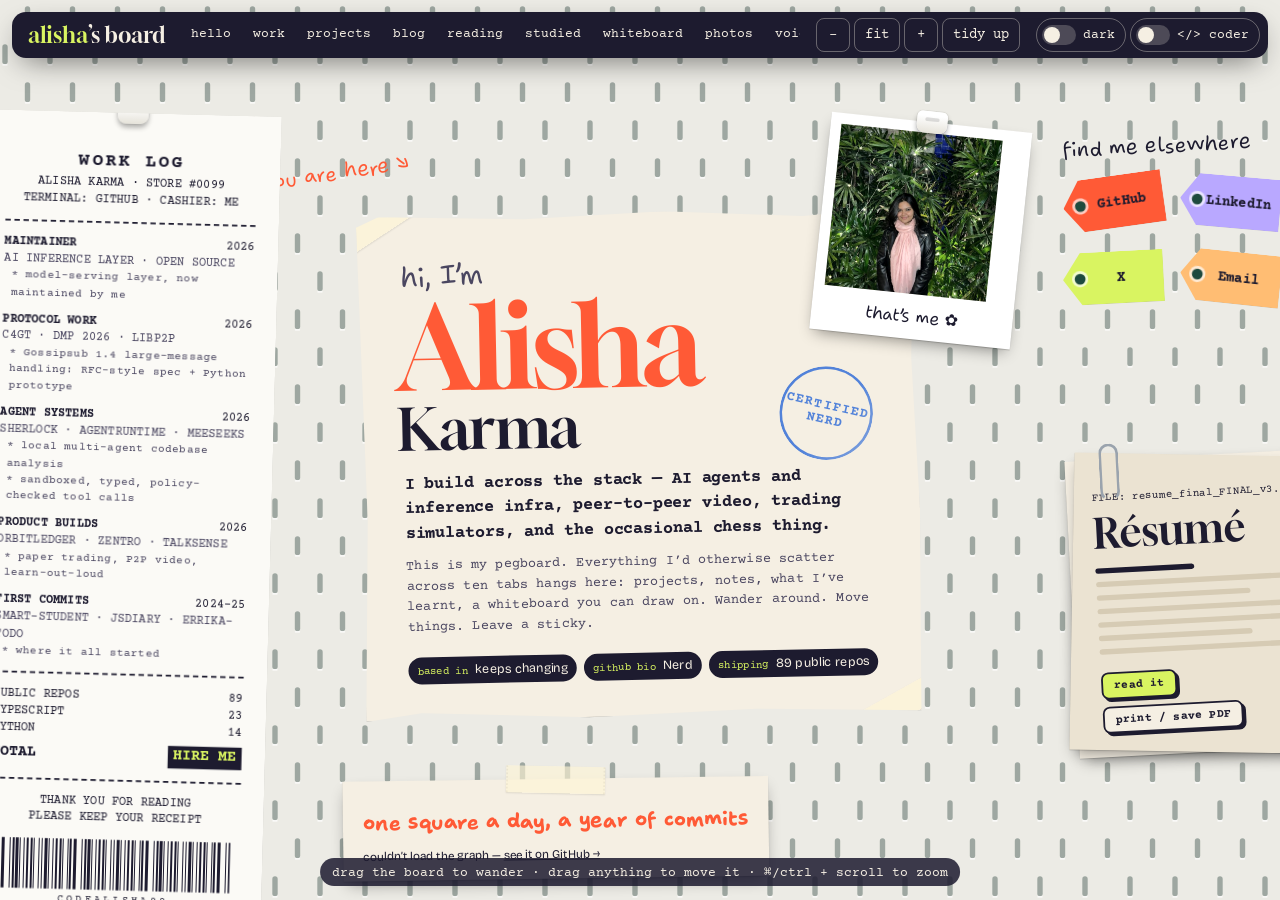
==== commit 6b9122a5: "feat: dark theme, coder mode and live contribution graph - dark/light switch, set before first paint" ====
--- a/index.html
+++ b/index.html
@@ -8,8 +8,18 @@
   <link rel="icon" href="assets/icon.svg">
   <link rel="preconnect" href="https://fonts.googleapis.com">
   <link rel="preconnect" href="https://fonts.gstatic.com" crossorigin>
-  <link href="https://fonts.googleapis.com/css2?family=Bricolage+Grotesque:opsz,wght@12..96,400..800&family=Courier+Prime:ital,wght@0,400;0,700;1,400&family=Gloock&family=Shantell+Sans:ital,wght,BNCE,INFM@0,300..800,-100..100,0..100;1,300..800,-100..100,0..100&display=swap" rel="stylesheet">
+  <link href="https://fonts.googleapis.com/css2?family=Bricolage+Grotesque:opsz,wght@12..96,400..800&family=Courier+Prime:ital,wght@0,400;0,700;1,400&family=Gloock&family=JetBrains+Mono:wght@400;600;800&family=Shantell+Sans:ital,wght,BNCE,INFM@0,300..800,-100..100,0..100;1,300..800,-100..100,0..100&display=swap" rel="stylesheet">
   <link rel="stylesheet" href="styles.css">
+  <link rel="stylesheet" href="coder.css">
+  <script>
+    // set theme + mode before first paint so there's no flash
+    (() => {
+      const get = (k) => { try { return JSON.parse(localStorage.getItem(k)); } catch { return null; } };
+      const root = document.documentElement;
+      root.dataset.theme = get("desk:theme") || (matchMedia("(prefers-color-scheme: dark)").matches ? "dark" : "light");
+      root.dataset.mode = get("desk:mode") || "desk";
+    })();
+  </script>
 </head>
 <body>
 
@@ -33,6 +43,10 @@
     <button type="button" data-zoom="0" aria-label="Fit whole board">fit</button>
     <button type="button" data-zoom="1" aria-label="Zoom in">+</button>
     <button type="button" data-tidy title="Put everything back where I left it">tidy up</button>
+  </div>
+  <div class="switches">
+    <button type="button" class="switch" role="switch" aria-checked="false" data-toggle="theme"><span class="track" aria-hidden="true"></span>dark</button>
+    <button type="button" class="switch" role="switch" aria-checked="false" data-toggle="mode"><span class="track" aria-hidden="true"></span>&lt;/&gt; coder</button>
   </div>
 </header>
 
@@ -289,8 +303,15 @@
     </div>
   </section>
 
+  <!-- ============ CONTRIBUTIONS (calendar printout) ============ -->
+  <section class="item contrib-card" id="contrib" style="--x:1240px;--y:960px;--r:-0.8deg" aria-labelledby="contrib-h">
+    <span class="tape tc"></span>
+    <h2 id="contrib-h" class="hand">one square a day, a year of commits</h2>
+    <div class="contrib" data-contrib><p class="contrib-msg typed">loading from github…</p></div>
+  </section>
+
   <!-- desk junk -->
-  <span class="stain" style="--x:1690px;--y:930px" aria-hidden="true"></span>
+  <span class="stain" style="--x:2240px;--y:1960px" aria-hidden="true"></span>
   <span class="paperclip" style="--x:740px;--y:1060px" aria-hidden="true"></span>
 
   <!-- ============ FOOTER (ruler) ============ -->
@@ -300,6 +321,92 @@
   </footer>
 
 </div>
+</main>
+
+<!-- ============ CODER MODE: a plain, scrollable dev portfolio ============ -->
+<main class="coder" aria-label="Alisha Karma — developer portfolio">
+  <section class="c-hero">
+    <p class="c-prompt"><span class="c-user">alisha@karma</span>:<span class="c-path">~</span>$ whoami</p>
+    <h1>Alisha Karma</h1>
+    <p class="c-role">Full-stack &amp; AI engineer. I build AI agents and inference infra, peer-to-peer video, trading simulators, and the occasional chess thing.</p>
+    <ul class="c-links">
+      <li><a href="https://github.com/codealisha99" target="_blank" rel="noopener">github</a></li>
+      <li><a href="https://www.linkedin.com/in/alisha-karma-4b94b1298/" target="_blank" rel="noopener">linkedin</a></li>
+      <li><a href="https://x.com/KarmaAlisha" target="_blank" rel="noopener">x</a></li>
+      <li><a href="mailto:codealisha99@gmail.com">email</a></li>
+      <li><button type="button" data-open="resume">resume.pdf</button></li>
+    </ul>
+    <p class="c-prompt">$ <span class="c-cursor" aria-hidden="true"></span></p>
+  </section>
+
+  <section class="c-sec" aria-labelledby="c-about">
+    <h2 class="c-h" id="c-about"><span>01</span> about.ts</h2>
+    <pre class="c-code"><code><span class="k">const</span> alisha = {
+  role: <span class="s">"full-stack &amp; AI engineer"</span>,
+  location: <span class="s">"keeps changing ✈"</span>,
+  focus: [<span class="s">"agents"</span>, <span class="s">"inference infra"</span>, <span class="s">"p2p"</span>, <span class="s">"trading sims"</span>],
+  publicRepos: <span class="n">89</span>,
+  motto: <span class="s">"be as you wish to seem."</span>,
+  openToWork: <span class="n">true</span>, <span class="c">// say hi ↓</span>
+};</code></pre>
+  </section>
+
+  <section class="c-sec" aria-labelledby="c-contrib">
+    <h2 class="c-h" id="c-contrib"><span>02</span> git log --since="1 year ago"</h2>
+    <div class="contrib" data-contrib><p class="contrib-msg">loading from github…</p></div>
+  </section>
+
+  <section class="c-sec" aria-labelledby="c-projects">
+    <h2 class="c-h" id="c-projects"><span>03</span> ls ~/projects</h2>
+    <ul class="c-grid">
+      <li class="c-card"><a href="https://github.com/codealisha99/orbit-ledger" target="_blank" rel="noopener">orbit-ledger</a><p>Crypto paper-trading workspace for BTC, ETH &amp; SOL — virtual collateral, simulated perps, quotes from live Binance trades.</p><p class="c-meta"><span class="dot" style="--lc:#3178c6"></span>TypeScript · Bun · Postgres · Redis</p></li>
+      <li class="c-card"><a href="https://github.com/codealisha99/zentro" target="_blank" rel="noopener">zentro</a><p>Peer-to-peer video calls in the browser. Share a link, no accounts — media never touches a server.</p><p class="c-meta"><span class="dot" style="--lc:#3178c6"></span>TypeScript · WebRTC</p></li>
+      <li class="c-card"><a href="https://github.com/codealisha99/sherlock" target="_blank" rel="noopener">sherlock</a><p>Local multi-agent system that builds a structured mental model of an unfamiliar codebase.</p><p class="c-meta"><span class="dot" style="--lc:#3572a5"></span>Python</p></li>
+      <li class="c-card"><a href="https://github.com/codealisha99/talksense" target="_blank" rel="noopener">talksense</a><p>Learn anything in 20 minutes, then explain it out loud and get graded against a rubric.</p><p class="c-meta"><span class="dot" style="--lc:#3178c6"></span>TypeScript</p></li>
+      <li class="c-card"><a href="https://github.com/codealisha99/ai-inference-layer" target="_blank" rel="noopener">ai-inference-layer</a><p>An inference serving layer I maintain — the boring, important part between apps and models.</p><p class="c-meta"><span class="dot" style="--lc:#3572a5"></span>Python</p></li>
+      <li class="c-card"><a href="https://github.com/codealisha99/Gossipsub" target="_blank" rel="noopener">Gossipsub</a><p>Gossipsub 1.4 large-message handling for libp2p — a spec and a working prototype.</p><p class="c-meta"><span class="dot" style="--lc:#3572a5"></span>Python · libp2p</p></li>
+    </ul>
+    <a class="c-more" href="https://github.com/codealisha99?tab=repositories" target="_blank" rel="noopener">+83 more repos →</a>
+  </section>
+
+  <section class="c-sec" aria-labelledby="c-work">
+    <h2 class="c-h" id="c-work"><span>04</span> git log --oneline work</h2>
+    <ol class="c-log">
+      <li><code>a1f3c9e</code><div><p><b>Maintainer</b> · AI Inference Layer <time>2026</time></p><p>Maintain an open-source inference serving layer between applications and models.</p></div></li>
+      <li><code>7d02b41</code><div><p><b>Protocol work</b> · C4GT DMP 2026 · libp2p <time>2026</time></p><p>Gossipsub 1.4 large-message handling: RFC-style spec and Python prototype.</p></div></li>
+      <li><code>e5c88a0</code><div><p><b>Agent systems</b> · Sherlock · AgentRuntime · Meeseeks <time>2026</time></p><p>Local multi-agent codebase analysis; sandboxed, typed, policy-checked tool calls.</p></div></li>
+      <li><code>3b9f6d2</code><div><p><b>Product builds</b> · OrbitLedger · Zentro · TalkSense <time>2026</time></p><p>Paper trading, P2P video, learn-out-loud.</p></div></li>
+      <li><code>0000001</code><div><p><b>First commits</b> · smart-student · jsdiary · errika-todo <time>2024–25</time></p><p>Where it all started.</p></div></li>
+    </ol>
+  </section>
+
+  <section class="c-sec" aria-labelledby="c-stack">
+    <h2 class="c-h" id="c-stack"><span>05</span> cat stack.txt</h2>
+    <dl class="c-stack">
+      <dt>frontend</dt><dd>HTML · React · Next.js · TypeScript · JavaScript · Tailwind CSS</dd>
+      <dt>backend</dt><dd>Node.js · Express · REST APIs · auth · middlewares · FastAPI</dd>
+      <dt>databases</dt><dd>Postgres · SQL · Redis · MongoDB</dd>
+      <dt>languages</dt><dd>Java · Python · TypeScript · JavaScript · a little Go</dd>
+      <dt>tools</dt><dd>Git · GitHub · Docker · Postman</dd>
+      <dt>AI</dt><dd>machine learning · RAG · agents · neural nets from scratch</dd>
+    </dl>
+  </section>
+
+  <section class="c-sec" aria-labelledby="c-notes">
+    <h2 class="c-h" id="c-notes"><span>06</span> ls ~/notes</h2>
+    <ul class="c-notes">
+      <li><button type="button" data-open="post-3"><span>Teaching agents to read a codebase</span><time datetime="2026-11">2026-11</time></button></li>
+      <li><button type="button" data-open="post-1"><span>Video calls where nothing touches a server</span><time datetime="2026-10">2026-10</time></button></li>
+      <li><button type="button" data-open="post-2"><span>Paper trading, real market data</span><time datetime="2026-10">2026-10</time></button></li>
+      <li><button type="button" data-open="post-4"><span>Big messages in a gossip network</span><time datetime="2026-05">2026-05</time></button></li>
+    </ul>
+  </section>
+
+  <footer class="c-sec c-foot">
+    <h2 class="c-h"><span>07</span> say hi</h2>
+    <p class="c-prompt">$ echo "hi alisha" | mail <a href="mailto:codealisha99@gmail.com">codealisha99@gmail.com</a></p>
+    <p class="c-muted">© 2026 Alisha Karma · prefer paper? flip the coder switch off.</p>
+  </footer>
 </main>
 
 <!-- ============ DIALOGS ============ -->
--- a/styles.css
+++ b/styles.css
@@ -66,6 +66,56 @@
   min-width: 34px; height: 34px; padding: 0 10px; font-family: var(--f-type); font-size: 14px;
 }
 .tools button:hover { background: var(--paper); color: var(--ink); }
+.switches { display: flex; gap: 4px; }
+.switch {
+  display: inline-flex; align-items: center; gap: 7px; height: 34px; padding: 0 10px 0 5px; white-space: nowrap;
+  background: transparent; border: 1.5px solid rgba(245,239,227,.35); border-radius: 99px; font: 13px var(--f-type);
+}
+.switch:hover { border-color: var(--paper); }
+.track { position: relative; width: 34px; height: 20px; border-radius: 99px; background: rgba(245,239,227,.22); transition: background .2s; }
+.track::after {
+  content: ""; position: absolute; left: 2px; top: 2px; width: 16px; height: 16px; border-radius: 50%;
+  background: var(--paper); transition: translate .2s;
+}
+.switch[aria-checked=true] .track { background: var(--lime); }
+.switch[aria-checked=true] .track::after { translate: 14px 0; background: var(--ink); }
+
+/* ---------- dark theme: lights off on the pegboard, paper stays paper ---------- */
+[data-theme=dark] {
+  --wall: #0c1714;
+  --peg: #2b2d31;
+  --peg-edge: #222428;
+}
+[data-theme=dark] .board {
+  background-image: url("data:image/svg+xml,%3Csvg xmlns='http://www.w3.org/2000/svg' width='50' height='84'%3E%3Cg fill='%23000' fill-opacity='.55'%3E%3Crect x='22' y='8' width='6' height='22' rx='3'/%3E%3Crect x='-3' y='50' width='6' height='22' rx='3'/%3E%3Crect x='47' y='50' width='6' height='22' rx='3'/%3E%3C/g%3E%3Cg fill='%23fff' fill-opacity='.1'%3E%3Crect x='22' y='30' width='6' height='1.5' rx='.75'/%3E%3Crect x='-3' y='72' width='6' height='1.5' rx='.75'/%3E%3Crect x='47' y='72' width='6' height='1.5' rx='.75'/%3E%3C/g%3E%3C/svg%3E");
+  box-shadow:
+    inset 0 0 0 14px var(--peg), inset 0 0 0 15px var(--peg-edge),
+    inset 0 3px 0 15px rgba(255,255,255,.05),
+    0 2px 0 #1d1f22, 0 6px 0 #16171a, 0 40px 80px -20px rgba(0,0,0,.8);
+}
+[data-theme=dark] :is(.board > .scrawl:not(.you-are-here), .tags .label, .voice .label, .tv .caption) { color: var(--paper); }
+[data-theme=dark] .sheet::backdrop { background: rgba(5,10,9,.8); }
+
+/* ---------- contribution graph (shared by the board card and coder mode) ---------- */
+.contrib { --cell: 10px; --gap: 2px; overflow-x: auto; }
+.contrib-grid {
+  display: grid; grid-template-rows: repeat(7, var(--cell)); grid-auto-flow: column; grid-auto-columns: var(--cell);
+  gap: var(--gap); width: max-content;
+}
+.contrib i { display: block; width: var(--cell); height: var(--cell); border-radius: 2px; background: var(--lv0); }
+.contrib .pad { visibility: hidden; }
+.contrib .l1 { background: var(--lv1); } .contrib .l2 { background: var(--lv2); }
+.contrib .l3 { background: var(--lv3); } .contrib .l4 { background: var(--lv4); }
+.contrib-foot { display: flex; justify-content: space-between; align-items: center; gap: 12px; flex-wrap: wrap; margin-top: 10px; font: 12px var(--f-type); }
+.contrib-foot a { font-weight: 700; }
+.contrib-key { display: inline-flex; align-items: center; gap: 3px; }
+.contrib-key i { margin: 0 1px; }
+.contrib-msg { font-size: 13px; }
+.contrib-card {
+  --lv0: #e4dccb; --lv1: #d9f461; --lv2: #a6d64c; --lv3: #5ea93a; --lv4: #1f6f37;
+  background: var(--paper); padding: 30px 22px 16px; box-shadow: var(--shadow);
+}
+.contrib-card h2 { font-size: 22px; font-weight: 700; color: var(--tomato); margin-bottom: 12px; }
 .hint {
   position: fixed; left: 50%; bottom: 14px; translate: -50% 0; z-index: 999;
   font: 13px var(--f-type); color: var(--paper); background: rgba(29,27,47,.85);
@@ -528,9 +578,10 @@
   .viewport { position: static; overflow: visible; cursor: auto; touch-action: auto; }
   .board {
     width: auto; height: auto; transform: none !important; border-radius: 0; box-shadow: none;
-    display: flex; flex-wrap: wrap; justify-content: center; align-items: flex-start; gap: 46px 14px; padding: 100px 18px 0;
+    display: flex; flex-wrap: wrap; justify-content: center; align-items: flex-start; gap: 46px 14px; padding: 140px 18px 0;
   }
   .stain, .paperclip, .you-are-here, .tools, .hint { display: none; }
+  .switch { padding-right: 8px; font-size: 12px; }
   .item { position: relative; left: auto; top: auto; width: 100%; max-width: 480px; cursor: auto; user-select: auto; }
   .sticky { width: calc(50% - 7px); max-width: 220px; min-height: 160px; font-size: 17px; }
   .notepad { max-width: 420px; }
@@ -542,11 +593,14 @@
   .pc-left { border-right: 0; padding-right: 0; }
   .photos { height: auto; display: flex; flex-wrap: wrap; justify-content: center; gap: 16px; }
   .polaroid { position: relative; left: auto; top: auto; width: 160px; padding: 8px 8px 0; }
+  .polaroid.me { left: auto; top: auto; width: 224px; padding: 12px 12px 0; }
+  .polaroid.me img { width: 200px; height: 200px; }
   .polaroid img { width: 144px; height: 144px; }
   .voice { grid-template-columns: 1fr; }
   .tv-body { padding: 14px; }
   .ruler { position: relative; flex-direction: column; height: auto; padding: 50px 20px 24px; border-radius: 0; width: calc(100% + 36px); text-align: center; }
-  .topbar { inset: 8px 8px auto; gap: 8px; padding-left: 12px; }
+  .topbar { inset: 8px 8px auto; gap: 6px 8px; padding-left: 12px; flex-wrap: wrap; }
+  .tabs { order: 3; flex-basis: 100%; margin: 0 -4px 0 -8px; }
   .logo span { display: none; }
   .sheet { padding: 40px 24px; }
 }
--- a/coder.css
+++ b/coder.css
@@ -0,0 +1,105 @@
+/* Coder mode: the board is put away and a plain, scrollable dev portfolio takes over.
+   Toggled by html[data-mode=coder]; follows the same html[data-theme] as the board. */
+html:not([data-mode=coder]) .coder { display: none; }
+[data-mode=coder] :is(.viewport, .hint, .tabs, .tools) { display: none; }
+[data-mode=coder] .topbar { justify-content: space-between; }
+
+[data-mode=coder] {
+  --c-bg: #f7f6f1; --c-card: #fff; --c-fg: #1d1b2f; --c-muted: #6b6880; --c-line: #e3e0d6;
+  --c-accent: #e2431f; --c-key: #7c3aed; --c-str: #13804f; --c-num: #c2530c; --c-com: #9a97a8;
+  --lv0: #ebedf0; --lv1: #9be9a8; --lv2: #40c463; --lv3: #30a14e; --lv4: #216e39;
+}
+[data-mode=coder][data-theme=dark] {
+  --c-bg: #0d1117; --c-card: #161b22; --c-fg: #e6edf3; --c-muted: #8b949e; --c-line: #30363d;
+  --c-accent: #d9f461; --c-key: #c4b5fd; --c-str: #9be9a8; --c-num: #ffbd73; --c-com: #6e7681;
+  --lv0: #161b22; --lv1: #0e4429; --lv2: #006d32; --lv3: #26a641; --lv4: #39d353;
+}
+[data-mode=coder] body { background: var(--c-bg); color: var(--c-fg); }
+[data-mode=coder] :focus-visible { outline-color: var(--c-accent); }
+
+.coder {
+  --mono: "JetBrains Mono", ui-monospace, Menlo, monospace;
+  display: block; max-width: 980px; margin: 0 auto; padding: 120px 24px 80px;
+  font: 15px/1.65 var(--f-body);
+}
+.coder a { color: var(--c-fg); text-decoration-color: var(--c-accent); text-underline-offset: 3px; }
+.coder a:hover { color: var(--c-accent); }
+.c-muted { color: var(--c-muted); font-size: 13px; margin-top: 10px; }
+
+/* hero */
+.c-prompt { font: 14px var(--mono); color: var(--c-muted); }
+.c-user { color: var(--c-str); font-weight: 600; }
+.c-path { color: var(--c-key); }
+.c-hero h1 { font: 800 clamp(44px, 8vw, 84px)/1.02 var(--mono); letter-spacing: -.04em; margin: 14px 0 16px; }
+.c-role { max-width: 62ch; font-size: 19px; color: var(--c-muted); }
+.c-links { display: flex; flex-wrap: wrap; gap: 8px; margin: 26px 0 30px; }
+.c-links :is(a, button) {
+  display: inline-block; font: 13px var(--mono); text-decoration: none; color: var(--c-fg);
+  border: 1px solid var(--c-line); background: var(--c-card); border-radius: 6px; padding: 6px 12px;
+}
+.c-links :is(a, button):hover { border-color: var(--c-accent); color: var(--c-accent); }
+.c-cursor { display: inline-block; width: 9px; height: 17px; vertical-align: -3px; background: var(--c-accent); animation: blink 1s steps(1) infinite; }
+@keyframes blink { 50% { opacity: 0; } }
+
+/* sections */
+.c-sec { margin-top: 72px; }
+.c-h {
+  display: flex; align-items: center; gap: 10px; margin-bottom: 20px;
+  font: 600 15px var(--mono); color: var(--c-fg);
+}
+.c-h span { color: var(--c-accent); }
+.c-h::after { content: ""; flex: 1; height: 1px; background: var(--c-line); }
+
+.c-code {
+  margin: 0; padding: 20px 22px; overflow-x: auto; border: 1px solid var(--c-line); border-radius: 10px;
+  background: var(--c-card); font: 14px/1.7 var(--mono);
+}
+.c-code .k { color: var(--c-key); } .c-code .s { color: var(--c-str); }
+.c-code .n { color: var(--c-num); } .c-code .c { color: var(--c-com); font-style: italic; }
+
+.coder .contrib { --cell: 12px; --gap: 3px; padding: 18px; border: 1px solid var(--c-line); border-radius: 10px; background: var(--c-card); }
+.coder .contrib-foot { font-family: var(--mono); color: var(--c-muted); }
+.coder .contrib-grid i { outline: 1px solid rgba(127,127,127,.12); outline-offset: -1px; }
+
+.c-grid { display: grid; grid-template-columns: repeat(auto-fill, minmax(280px, 1fr)); gap: 14px; }
+.c-card {
+  display: flex; flex-direction: column; gap: 8px; padding: 18px;
+  border: 1px solid var(--c-line); border-radius: 10px; background: var(--c-card); transition: border-color .2s, translate .2s;
+}
+.c-card:hover { border-color: var(--c-accent); translate: 0 -2px; }
+.c-card a { font: 600 15px var(--mono); text-decoration: none; }
+.c-card a::before { content: "▸ "; color: var(--c-accent); }
+.c-card p:not(.c-meta) { flex: 1; font-size: 14px; color: var(--c-muted); }
+.c-meta { display: flex; align-items: center; gap: 6px; font: 12px var(--mono); color: var(--c-muted); }
+.c-more { display: inline-block; margin-top: 14px; font: 13px var(--mono); }
+
+.c-log { border-left: 2px solid var(--c-line); margin-left: 6px; }
+.c-log li { position: relative; display: flex; gap: 14px; padding: 0 0 22px 22px; }
+.c-log li::before {
+  content: ""; position: absolute; left: -7px; top: 5px; width: 12px; height: 12px; border-radius: 50%;
+  background: var(--c-bg); border: 2px solid var(--c-accent);
+}
+.c-log code { font: 13px var(--mono); color: var(--c-num); padding-top: 1px; }
+.c-log p:first-child { font-size: 15.5px; }
+.c-log p + p { font-size: 14px; color: var(--c-muted); }
+.c-log time { font: 12px var(--mono); color: var(--c-muted); margin-left: 6px; }
+
+.c-stack { display: grid; grid-template-columns: 120px 1fr; gap: 10px 20px; font-size: 14.5px; }
+.c-stack dt { font: 600 13px var(--mono); color: var(--c-accent); padding-top: 2px; }
+.c-stack dd { color: var(--c-muted); }
+
+.c-notes button {
+  display: flex; justify-content: space-between; gap: 16px; width: 100%; padding: 12px 0; text-align: left;
+  border: 0; border-bottom: 1px dashed var(--c-line); background: none; color: var(--c-fg); font-size: 16px;
+}
+.c-notes button:hover span { color: var(--c-accent); }
+.c-notes time { font: 13px var(--mono); color: var(--c-muted); white-space: nowrap; }
+
+.c-foot .c-prompt { font-size: 15px; color: var(--c-fg); overflow-wrap: anywhere; }
+
+@media (max-width: 820px) {
+  .coder { padding: 96px 18px 60px; }
+  .c-stack { grid-template-columns: 1fr; gap: 2px; }
+  .c-stack dd { margin-bottom: 10px; }
+  .c-log li { flex-direction: column; gap: 2px; }
+}
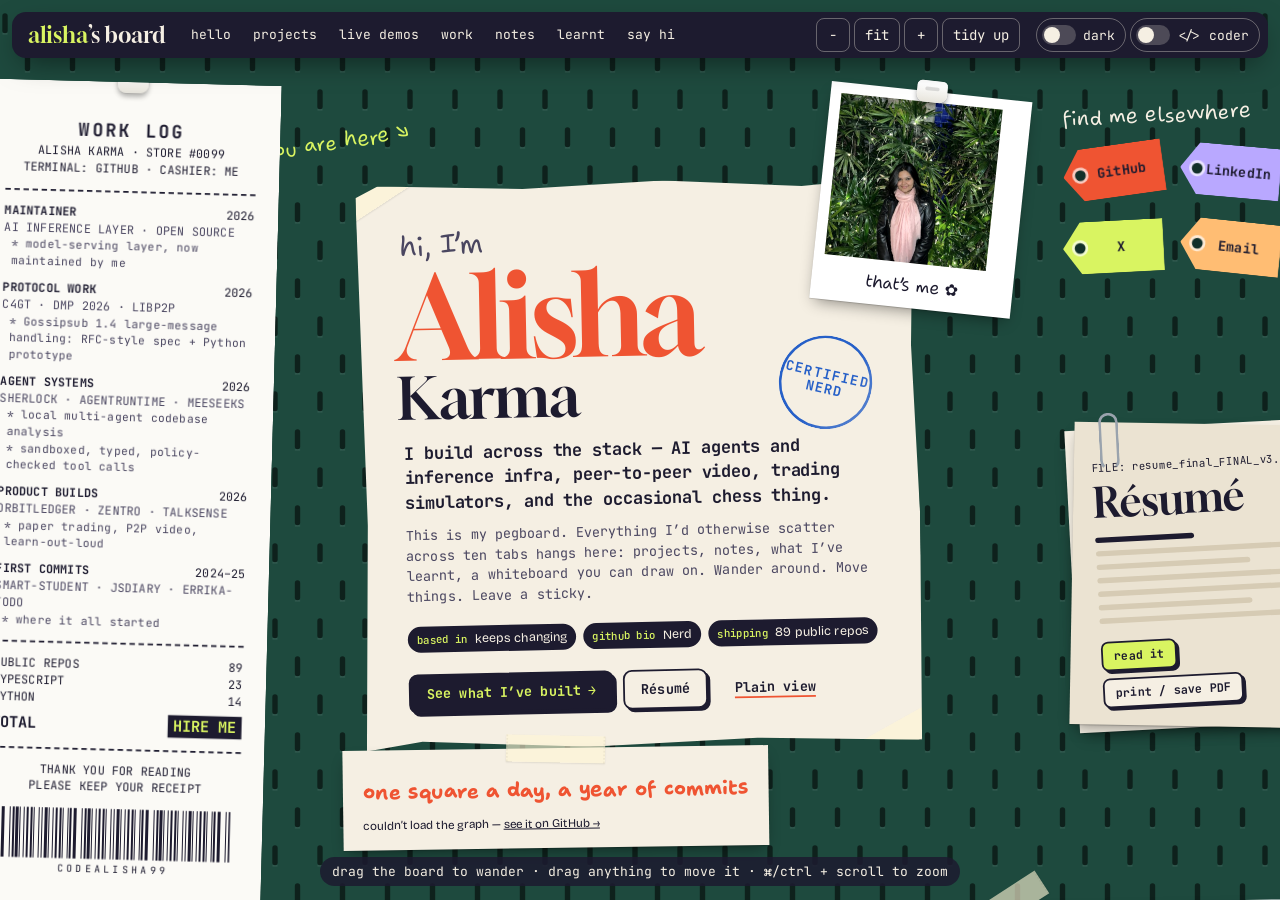
==== commit 518d57bc: "fix+feat: harden boot, real live demos, clearer first screen, green board Robustness (each reproduce" ====
--- a/index.html
+++ b/index.html
@@ -8,9 +8,10 @@
   <link rel="icon" href="assets/icon.svg">
   <link rel="preconnect" href="https://fonts.googleapis.com">
   <link rel="preconnect" href="https://fonts.gstatic.com" crossorigin>
-  <link href="https://fonts.googleapis.com/css2?family=Bricolage+Grotesque:opsz,wght@12..96,400..800&family=Courier+Prime:ital,wght@0,400;0,700;1,400&family=Gloock&family=JetBrains+Mono:wght@400;600;800&family=Shantell+Sans:ital,wght,BNCE,INFM@0,300..800,-100..100,0..100;1,300..800,-100..100,0..100&display=swap" rel="stylesheet">
+  <link href="https://fonts.googleapis.com/css2?family=Bricolage+Grotesque:opsz,wght@12..96,400..800&family=Gloock&family=JetBrains+Mono:wght@400..800&family=Shantell+Sans:ital,wght,BNCE,INFM@0,300..800,-100..100,0..100;1,300..800,-100..100,0..100&display=swap" rel="stylesheet">
   <link rel="stylesheet" href="styles.css">
   <link rel="stylesheet" href="coder.css">
+  <noscript><style>.viewport { overflow: auto; touch-action: auto; cursor: auto; }</style></noscript>
   <script>
     // set theme + mode before first paint so there's no flash
     (() => {
@@ -27,15 +28,11 @@
   <a class="logo" href="#intro">alisha<span>’s board</span></a>
   <nav class="tabs" aria-label="Jump to">
     <a href="#intro">hello</a>
+    <a href="#projects">projects</a>
+    <a href="#photos">live demos</a>
     <a href="#work">work</a>
-    <a href="#projects">projects</a>
-    <a href="#blog">blog</a>
-    <a href="#reading">reading</a>
-    <a href="#studied">studied</a>
-    <a href="#whiteboard">whiteboard</a>
-    <a href="#photos">photos</a>
-    <a href="#voice">voice</a>
-    <a href="#video">video</a>
+    <a href="#blog">notes</a>
+    <a href="#studied">learnt</a>
     <a href="#hi">say hi</a>
   </nav>
   <div class="tools">
@@ -67,6 +64,11 @@
       <li><b>github bio</b> Nerd</li>
       <li><b>shipping</b> 89 public repos</li>
     </ul>
+    <div class="cta">
+      <a class="btn primary" href="#projects" data-jump>See what I’ve built <span aria-hidden="true">→</span></a>
+      <button type="button" class="btn" data-open="resume">Résumé</button>
+      <button type="button" class="btn ghost" data-switch="mode" title="A plain, scrollable version of this page">Plain view</button>
+    </div>
     <span class="stamp">certified<br>nerd</span>
   </article>
   <figure class="item polaroid me" id="me" style="--x:1770px;--y:230px;--r:6deg">
@@ -87,10 +89,10 @@
     <label class="hand" for="note-text">leave me a sticky →</label>
     <textarea id="note-text" maxlength="140" rows="3" placeholder="say something nice (or honest)" required></textarea>
     <fieldset class="swatches" aria-label="Sticky colour">
-      <label><input type="radio" name="c" value="lime" checked><span class="sw lime"></span></label>
-      <label><input type="radio" name="c" value="pink"><span class="sw pink"></span></label>
-      <label><input type="radio" name="c" value="lilac"><span class="sw lilac"></span></label>
-      <label><input type="radio" name="c" value="peach"><span class="sw peach"></span></label>
+      <label><input type="radio" name="c" value="lime" aria-label="Lime sticky" checked><span class="sw lime"></span></label>
+      <label><input type="radio" name="c" value="pink" aria-label="Pink sticky"><span class="sw pink"></span></label>
+      <label><input type="radio" name="c" value="lilac" aria-label="Lilac sticky"><span class="sw lilac"></span></label>
+      <label><input type="radio" name="c" value="peach" aria-label="Peach sticky"><span class="sw peach"></span></label>
     </fieldset>
     <button type="submit">stick it</button>
     <small class="typed">notes live in your browser only — it’s your copy of my board.</small>
@@ -170,11 +172,11 @@
     <h2 id="projects-h" class="label-maker">~/github</h2>
     <a class="more-repos typed" href="https://github.com/codealisha99?tab=repositories" target="_blank" rel="noopener">+83 more repos →</a>
     <ul class="repo-list">
-      <li class="repo"><a href="https://github.com/codealisha99/orbit-ledger" target="_blank" rel="noopener"><b>orbit-ledger</b></a><p>Crypto paper-trading workspace for BTC, ETH &amp; SOL — virtual collateral, simulated perps, quotes from live Binance trades.</p><p class="meta"><span class="dot" style="--lc:#3178c6"></span>TypeScript</p></li>
+      <li class="repo"><a href="https://github.com/codealisha99/orbit-ledger" target="_blank" rel="noopener"><b>orbit-ledger</b></a><p>Crypto paper-trading workspace for BTC, ETH &amp; SOL — virtual collateral, simulated perps, quotes from live Binance trades.</p><p class="meta"><span class="dot" style="--lc:#3178c6"></span>TypeScript <a class="live" href="https://orbit-ledger-web.vercel.app" target="_blank" rel="noopener">live ↗</a></p></li>
       <li class="repo"><a href="https://github.com/codealisha99/zentro" target="_blank" rel="noopener"><b>zentro</b></a><p>Peer-to-peer video calls in the browser. Share a link, no accounts — media never touches a server.</p><p class="meta"><span class="dot" style="--lc:#3178c6"></span>TypeScript · WebRTC</p></li>
       <li class="repo"><a href="https://github.com/codealisha99/sherlock" target="_blank" rel="noopener"><b>sherlock</b></a><p>Local multi-agent system that builds a structured mental model of an unfamiliar codebase.</p><p class="meta"><span class="dot" style="--lc:#3572a5"></span>Python</p></li>
       <li class="repo"><a href="https://github.com/codealisha99/talksense" target="_blank" rel="noopener"><b>talksense</b></a><p>Learn anything in 20 minutes, then explain it out loud and get graded against a rubric.</p><p class="meta"><span class="dot" style="--lc:#3178c6"></span>TypeScript</p></li>
-      <li class="repo"><a href="https://github.com/codealisha99/ai-inference-layer" target="_blank" rel="noopener"><b>ai-inference-layer</b></a><p>An inference serving layer I maintain — the boring, important part between apps and models.</p><p class="meta"><span class="dot" style="--lc:#3572a5"></span>Python</p></li>
+      <li class="repo"><a href="https://github.com/codealisha99/ai-inference-layer" target="_blank" rel="noopener"><b>ai-inference-layer</b></a><p>An inference serving layer I maintain — the boring, important part between apps and models.</p><p class="meta"><span class="dot" style="--lc:#3572a5"></span>Python <a class="live" href="https://ai-inference-layer.vercel.app" target="_blank" rel="noopener">live ↗</a></p></li>
       <li class="repo"><a href="https://github.com/codealisha99/Gossipsub" target="_blank" rel="noopener"><b>Gossipsub</b></a><p>Gossipsub 1.4 large-message handling for libp2p — a spec and a working prototype.</p><p class="meta"><span class="dot" style="--lc:#3572a5"></span>Python · libp2p</p></li>
     </ul>
   </section>
@@ -198,17 +200,16 @@
     <h2 id="reading-h">DATE DUE</h2>
     <p class="typed small">BORROWER: ALISHA · CARD NO. 0007</p>
     <table>
-      <thead><tr><th>title</th><th>author</th><th>status</th></tr></thead>
+      <thead><tr><th>title</th><th>from</th><th>status</th></tr></thead>
       <tbody>
-        <tr class="now"><td>The Shape of Design</td><td>Frank Chimero</td><td><span class="ink-stamp">READING</span></td></tr>
-        <tr><td>Piranesi</td><td>Susanna Clarke</td><td class="hand">loved it</td></tr>
-        <tr><td>Thinking with Type</td><td>Ellen Lupton</td><td class="hand">re-read #3</td></tr>
-        <tr><td>The Overstory</td><td>Richard Powers</td><td class="hand">slowly…</td></tr>
-        <tr><td>A Pattern Language</td><td>C. Alexander</td><td class="hand">dipping in</td></tr>
-        <tr><td>Klara and the Sun</td><td>K. Ishiguro</td><td class="hand">cried</td></tr>
+        <tr class="now"><td>How To Appear Wise</td><td>The Journal, MR PORTER</td><td><span class="ink-stamp">PINNED</span></td></tr>
+        <tr><td><a href="https://github.com/morluto/rea" target="_blank" rel="noopener">rea</a> — reverse engineer anything with agents</td><td>GitHub</td><td class="hand">starred</td></tr>
+        <tr class="empty"><td colspan="3">your rec here</td></tr>
+        <tr class="empty"><td colspan="3">your rec here</td></tr>
+        <tr class="empty"><td colspan="3">your rec here</td></tr>
       </tbody>
     </table>
-    <p class="scrawl">recs welcome → leave a sticky</p>
+    <p class="scrawl">got a rec? <a href="#notepad" data-jump>leave a sticky →</a></p>
   </section>
 
   <!-- ============ WHITEBOARD ============ -->
@@ -242,18 +243,18 @@
     </dl>
   </section>
 
-  <!-- ============ PHOTOS (polaroids) ============ -->
-  <section class="item photos" id="photos" style="--x:2470px;--y:1420px;--w:640px;--r:0deg" aria-label="Photos">
-    <figure class="polaroid" style="--t:-6deg;--px:0px;--py:20px"><img src="https://picsum.photos/seed/alisha-hills/360/360" alt="Misty hills at sunrise" loading="lazy" width="180" height="180"><figcaption>somewhere, 5am</figcaption></figure>
-    <figure class="polaroid" style="--t:4deg;--px:200px;--py:0px"><img src="https://picsum.photos/seed/alisha-desk2/360/360" alt="A cluttered work desk" loading="lazy" width="180" height="180"><figcaption>the real desk</figcaption></figure>
-    <figure class="polaroid" style="--t:-2deg;--px:410px;--py:40px"><img src="https://picsum.photos/seed/alisha-cafe/360/360" alt="Coffee on a cafe table" loading="lazy" width="180" height="180"><figcaption>office #2</figcaption></figure>
-    <figure class="polaroid" style="--t:7deg;--px:90px;--py:270px"><img src="https://picsum.photos/seed/alisha-sea9/360/360" alt="The sea at dusk" loading="lazy" width="180" height="180"><figcaption>the sea ♡</figcaption></figure>
-    <figure class="polaroid" style="--t:-5deg;--px:320px;--py:290px"><img src="https://picsum.photos/seed/alisha-street/360/360" alt="A narrow city street" loading="lazy" width="180" height="180"><figcaption>lost, happily</figcaption></figure>
+  <!-- ============ LIVE DEMOS (polaroids of real, deployed projects) ============ -->
+  <section class="item photos" id="photos" style="--x:2470px;--y:1420px;--w:640px;--r:0deg" aria-labelledby="photos-h">
+    <h2 id="photos-h" class="scrawl label">snapshots of things that are live right now</h2>
+    <figure class="polaroid shot" style="--t:-3deg;--px:0px;--py:10px"><a href="https://orbit-ledger-web.vercel.app" target="_blank" rel="noopener"><img src="assets/shots/orbit-ledger.jpg" alt="OrbitLedger landing page: “Make your next move a better one”, with a BTC/USDT paper-trading chart" loading="lazy" width="272" height="170"><figcaption>orbit-ledger <span>live ↗</span></figcaption></a></figure>
+    <figure class="polaroid shot" style="--t:2.5deg;--px:320px;--py:0px"><a href="https://ai-inference-layer.vercel.app" target="_blank" rel="noopener"><img src="assets/shots/ai-inference-layer.jpg" alt="Inference landing page: “One registry. Three ways to infer.” with an inference playground" loading="lazy" width="272" height="170"><figcaption>ai-inference-layer <span>live ↗</span></figcaption></a></figure>
+    <figure class="polaroid shot" style="--t:2deg;--px:10px;--py:250px"><a href="https://schemaguard-theta.vercel.app" target="_blank" rel="noopener"><img src="assets/shots/schemaguard.jpg" alt="SchemaGuard landing page: “Turn messy LLM output into validated JSON”, showing a repaired JSON example" loading="lazy" width="272" height="170"><figcaption>schemaguard <span>live ↗</span></figcaption></a></figure>
+    <figure class="polaroid shot" style="--t:-2deg;--px:330px;--py:240px"><a href="https://modellab-nine.vercel.app" target="_blank" rel="noopener"><img src="assets/shots/modellab.jpg" alt="ModelLab landing page: “A small lab for the whole experiment”, with a stream replay diagram" loading="lazy" width="272" height="170"><figcaption>modellab <span>live ↗</span></figcaption></a></figure>
   </section>
 
   <!-- ============ VOICE NOTES (cassettes) ============ -->
   <section class="item voice" id="voice" style="--x:180px;--y:1760px;--w:600px;--r:0deg" aria-labelledby="voice-h">
-    <h2 id="voice-h" class="scrawl label">voice notes (press play)</h2>
+    <h2 id="voice-h" class="scrawl label">voice notes <small>(read aloud by your browser)</small></h2>
     <div class="cassette" style="--c:var(--tomato);--t:-3deg" data-src="" data-say="Hi! It's Alisha. Thanks for wandering around my board. Move anything you like, it's yours now.">
       <p class="tape-label hand">01 · hello</p>
       <div class="reels" aria-hidden="true"><i></i><i></i></div>
@@ -271,22 +272,25 @@
     </div>
   </section>
 
-  <!-- ============ VIDEO (tv) ============ -->
-  <section class="item tv" id="video" style="--x:960px;--y:1760px;--w:460px;--r:1deg" data-youtube="" aria-labelledby="video-h">
-    <h2 id="video-h" class="visually-hidden">Video</h2>
+  <!-- ============ DEMO TAPE (tv): a real screen recording of the live OrbitLedger site ============ -->
+  <section class="item tv" id="video" style="--x:960px;--y:1760px;--w:460px;--r:1deg" data-live="https://orbit-ledger-web.vercel.app" aria-labelledby="video-h">
+    <h2 id="video-h" class="visually-hidden">Demo tape: OrbitLedger</h2>
     <div class="tv-body">
       <div class="screen">
+        <video preload="none" muted playsinline loop poster="assets/shots/orbit-ledger.jpg" aria-label="Screen recording of the OrbitLedger live site">
+          <source src="assets/orbit-ledger-demo.webm" type='video/webm; codecs="vp8"'>
+        </video>
         <canvas width="160" height="120" aria-hidden="true"></canvas>
-        <p class="screen-text">CH 03<br><span>demo reel · press ▶</span></p>
+        <p class="screen-text">CH 03<br><span>orbit-ledger · press ▶</span></p>
       </div>
       <div class="panel">
         <span class="knob" aria-hidden="true"></span>
         <span class="knob small" aria-hidden="true"></span>
-        <button type="button" class="tv-play" aria-label="Play video">▶</button>
+        <button type="button" class="tv-play" aria-label="Play demo tape">▶</button>
         <span class="grille" aria-hidden="true"></span>
       </div>
     </div>
-    <p class="hand caption">project demos — tape coming soon</p>
+    <p class="hand caption">screen recording of <a href="https://orbit-ledger-web.vercel.app" target="_blank" rel="noopener">orbit-ledger, live ↗</a></p>
   </section>
 
   <!-- ============ SAY HI (postcard) ============ -->
@@ -307,7 +311,7 @@
   <section class="item contrib-card" id="contrib" style="--x:1240px;--y:960px;--r:-0.8deg" aria-labelledby="contrib-h">
     <span class="tape tc"></span>
     <h2 id="contrib-h" class="hand">one square a day, a year of commits</h2>
-    <div class="contrib" data-contrib><p class="contrib-msg typed">loading from github…</p></div>
+    <div class="contrib" data-contrib tabindex="0" role="region" aria-label="GitHub contributions over the last year"><p class="contrib-msg typed">loading from github…</p></div>
   </section>
 
   <!-- desk junk -->
@@ -341,7 +345,7 @@
 
   <section class="c-sec" aria-labelledby="c-about">
     <h2 class="c-h" id="c-about"><span>01</span> about.ts</h2>
-    <pre class="c-code"><code><span class="k">const</span> alisha = {
+    <pre class="c-code" tabindex="0" aria-label="about.ts"><code><span class="k">const</span> alisha = {
   role: <span class="s">"full-stack &amp; AI engineer"</span>,
   location: <span class="s">"keeps changing ✈"</span>,
   focus: [<span class="s">"agents"</span>, <span class="s">"inference infra"</span>, <span class="s">"p2p"</span>, <span class="s">"trading sims"</span>],
@@ -353,17 +357,17 @@
 
   <section class="c-sec" aria-labelledby="c-contrib">
     <h2 class="c-h" id="c-contrib"><span>02</span> git log --since="1 year ago"</h2>
-    <div class="contrib" data-contrib><p class="contrib-msg">loading from github…</p></div>
+    <div class="contrib" data-contrib tabindex="0" role="region" aria-label="GitHub contributions over the last year"><p class="contrib-msg">loading from github…</p></div>
   </section>
 
   <section class="c-sec" aria-labelledby="c-projects">
     <h2 class="c-h" id="c-projects"><span>03</span> ls ~/projects</h2>
     <ul class="c-grid">
-      <li class="c-card"><a href="https://github.com/codealisha99/orbit-ledger" target="_blank" rel="noopener">orbit-ledger</a><p>Crypto paper-trading workspace for BTC, ETH &amp; SOL — virtual collateral, simulated perps, quotes from live Binance trades.</p><p class="c-meta"><span class="dot" style="--lc:#3178c6"></span>TypeScript · Bun · Postgres · Redis</p></li>
+      <li class="c-card"><a href="https://github.com/codealisha99/orbit-ledger" target="_blank" rel="noopener">orbit-ledger</a><p>Crypto paper-trading workspace for BTC, ETH &amp; SOL — virtual collateral, simulated perps, quotes from live Binance trades.</p><p class="c-meta"><span class="dot" style="--lc:#3178c6"></span>TypeScript · Bun · Postgres · Redis <a class="live" href="https://orbit-ledger-web.vercel.app" target="_blank" rel="noopener">live ↗</a></p></li>
       <li class="c-card"><a href="https://github.com/codealisha99/zentro" target="_blank" rel="noopener">zentro</a><p>Peer-to-peer video calls in the browser. Share a link, no accounts — media never touches a server.</p><p class="c-meta"><span class="dot" style="--lc:#3178c6"></span>TypeScript · WebRTC</p></li>
       <li class="c-card"><a href="https://github.com/codealisha99/sherlock" target="_blank" rel="noopener">sherlock</a><p>Local multi-agent system that builds a structured mental model of an unfamiliar codebase.</p><p class="c-meta"><span class="dot" style="--lc:#3572a5"></span>Python</p></li>
       <li class="c-card"><a href="https://github.com/codealisha99/talksense" target="_blank" rel="noopener">talksense</a><p>Learn anything in 20 minutes, then explain it out loud and get graded against a rubric.</p><p class="c-meta"><span class="dot" style="--lc:#3178c6"></span>TypeScript</p></li>
-      <li class="c-card"><a href="https://github.com/codealisha99/ai-inference-layer" target="_blank" rel="noopener">ai-inference-layer</a><p>An inference serving layer I maintain — the boring, important part between apps and models.</p><p class="c-meta"><span class="dot" style="--lc:#3572a5"></span>Python</p></li>
+      <li class="c-card"><a href="https://github.com/codealisha99/ai-inference-layer" target="_blank" rel="noopener">ai-inference-layer</a><p>An inference serving layer I maintain — the boring, important part between apps and models.</p><p class="c-meta"><span class="dot" style="--lc:#3572a5"></span>Python <a class="live" href="https://ai-inference-layer.vercel.app" target="_blank" rel="noopener">live ↗</a></p></li>
       <li class="c-card"><a href="https://github.com/codealisha99/Gossipsub" target="_blank" rel="noopener">Gossipsub</a><p>Gossipsub 1.4 large-message handling for libp2p — a spec and a working prototype.</p><p class="c-meta"><span class="dot" style="--lc:#3572a5"></span>Python · libp2p</p></li>
     </ul>
     <a class="c-more" href="https://github.com/codealisha99?tab=repositories" target="_blank" rel="noopener">+83 more repos →</a>
--- a/styles.css
+++ b/styles.css
@@ -1,13 +1,13 @@
 /* ---------- palette & type ---------- */
 :root {
-  --wall: #1e4a3e;
-  --peg: #ecebe5;
-  --peg-edge: #d9d7cf;
+  --wall: #12302a;
+  --peg: #1e4a3e;   /* the original cutting-mat green, now as the pegboard */
+  --peg-edge: #193f35;
   --paper: #f5efe3;
   --paper-2: #ebe3d2;
   --ink: #1d1b2f;
   --ink-soft: #4a4660;
-  --tomato: #ff5a36;
+  --tomato: #ef5432; /* darkest step that keeps large text ≥ 3:1 on paper */
   --lime: #d9f461;
   --pink: #ff9ecb;
   --lilac: #b9a8ff;
@@ -16,8 +16,12 @@
 
   --f-display: "Gloock", "Times New Roman", serif;
   --f-hand: "Shantell Sans", "Comic Sans MS", cursive;
-  --f-type: "Courier Prime", "Courier New", monospace;
+  --f-type: "JetBrains Mono", ui-monospace, Menlo, monospace;
   --f-body: "Bricolage Grotesque", system-ui, sans-serif;
+
+  /* motion: one easing, three durations */
+  --ease-out: cubic-bezier(.2, .8, .2, 1);
+  --dur-fast: 150ms; --dur: 250ms; --dur-settle: 500ms;
 
   --shadow: 0 1px 1px rgba(0,0,0,.18), 0 8px 18px -6px rgba(0,0,0,.45);
   --shadow-lift: 0 2px 2px rgba(0,0,0,.15), 0 26px 40px -12px rgba(0,0,0,.55);
@@ -82,18 +86,17 @@
 
 /* ---------- dark theme: lights off on the pegboard, paper stays paper ---------- */
 [data-theme=dark] {
-  --wall: #0c1714;
-  --peg: #2b2d31;
-  --peg-edge: #222428;
+  --wall: #08120f;
+  --peg: #13261f;
+  --peg-edge: #0f1f1a;
 }
 [data-theme=dark] .board {
-  background-image: url("data:image/svg+xml,%3Csvg xmlns='http://www.w3.org/2000/svg' width='50' height='84'%3E%3Cg fill='%23000' fill-opacity='.55'%3E%3Crect x='22' y='8' width='6' height='22' rx='3'/%3E%3Crect x='-3' y='50' width='6' height='22' rx='3'/%3E%3Crect x='47' y='50' width='6' height='22' rx='3'/%3E%3C/g%3E%3Cg fill='%23fff' fill-opacity='.1'%3E%3Crect x='22' y='30' width='6' height='1.5' rx='.75'/%3E%3Crect x='-3' y='72' width='6' height='1.5' rx='.75'/%3E%3Crect x='47' y='72' width='6' height='1.5' rx='.75'/%3E%3C/g%3E%3C/svg%3E");
   box-shadow:
     inset 0 0 0 14px var(--peg), inset 0 0 0 15px var(--peg-edge),
     inset 0 3px 0 15px rgba(255,255,255,.05),
     0 2px 0 #1d1f22, 0 6px 0 #16171a, 0 40px 80px -20px rgba(0,0,0,.8);
 }
-[data-theme=dark] :is(.board > .scrawl:not(.you-are-here), .tags .label, .voice .label, .tv .caption) { color: var(--paper); }
+:is(.board > .scrawl:not(.you-are-here), .tags .label, .voice .label, .photos .label, .tv .caption) { color: var(--paper); }
 [data-theme=dark] .sheet::backdrop { background: rgba(5,10,9,.8); }
 
 /* ---------- contribution graph (shared by the board card and coder mode) ---------- */
@@ -132,16 +135,19 @@
   position: relative; width: 3300px; height: 2400px;
   transform-origin: 0 0;
   background-color: var(--peg);
-  background-image: url("data:image/svg+xml,%3Csvg xmlns='http://www.w3.org/2000/svg' width='50' height='84'%3E%3Cg fill='%23324a42' fill-opacity='.42'%3E%3Crect x='22' y='8' width='6' height='22' rx='3'/%3E%3Crect x='-3' y='50' width='6' height='22' rx='3'/%3E%3Crect x='47' y='50' width='6' height='22' rx='3'/%3E%3C/g%3E%3Cg fill='%23fff'%3E%3Crect x='22' y='30' width='6' height='1.5' rx='.75'/%3E%3Crect x='-3' y='72' width='6' height='1.5' rx='.75'/%3E%3Crect x='47' y='72' width='6' height='1.5' rx='.75'/%3E%3C/g%3E%3C/svg%3E");
+  background-image: url("data:image/svg+xml,%3Csvg xmlns='http://www.w3.org/2000/svg' width='50' height='84'%3E%3Cg fill='%23000' fill-opacity='.55'%3E%3Crect x='22' y='8' width='6' height='22' rx='3'/%3E%3Crect x='-3' y='50' width='6' height='22' rx='3'/%3E%3Crect x='47' y='50' width='6' height='22' rx='3'/%3E%3C/g%3E%3Cg fill='%23fff' fill-opacity='.1'%3E%3Crect x='22' y='30' width='6' height='1.5' rx='.75'/%3E%3Crect x='-3' y='72' width='6' height='1.5' rx='.75'/%3E%3Crect x='47' y='72' width='6' height='1.5' rx='.75'/%3E%3C/g%3E%3C/svg%3E");
   background-size: 50px 84px;
   background-position: 14px 10px;
   border-radius: 28px;
   box-shadow:
     inset 0 0 0 14px var(--peg), inset 0 0 0 15px var(--peg-edge),
-    inset 0 3px 0 15px rgba(255,255,255,.6),
-    0 2px 0 #c9c6bc, 0 6px 0 #b9b6ab, 0 40px 80px -20px rgba(0,0,0,.55);
-}
-.board.glide { transition: transform .7s cubic-bezier(.2,.8,.2,1); }
+    inset 0 3px 0 15px rgba(255,255,255,.08),
+    0 2px 0 #173b31, 0 6px 0 #0f2a23, 0 40px 80px -20px rgba(0,0,0,.6);
+}
+.board.glide { transition: transform .7s var(--ease-out); }
+.board.settle > .item { animation: hang var(--dur-settle) var(--ease-out) var(--d, 0ms) both; }
+@keyframes hang { from { opacity: 0; translate: 0 -14px; } }
+::view-transition-old(root), ::view-transition-new(root) { animation-duration: var(--dur); }
 
 
 .item {
@@ -194,12 +200,12 @@
 .stamp {
   position: absolute; right: 50px; top: 176px; rotate: 14deg;
   font: 700 15px/1.05 var(--f-type); text-transform: uppercase; text-align: center; letter-spacing: .1em;
-  color: var(--cobalt); border: 3px solid currentColor; border-radius: 50%;
+  color: #2766e1; border: 3px solid currentColor; border-radius: 50%;
   width: 104px; height: 104px; display: grid; place-content: center;
-  opacity: .8; mix-blend-mode: multiply;
+  mix-blend-mode: multiply;
   mask: radial-gradient(circle at 30% 40%, #000 60%, #0008 100%);
 }
-.you-are-here { rotate: -8deg; color: var(--tomato); }
+.you-are-here { rotate: -8deg; color: var(--lime); }
 
 /* ---------- stickies ---------- */
 .sticky {
@@ -242,7 +248,7 @@
 .swatches input:checked + .sw { outline: 3px solid var(--ink); outline-offset: 2px; rotate: 4deg; }
 .swatches input:focus-visible + .sw { outline: 3px solid var(--cobalt); }
 .notepad button[type=submit] {
-  justify-self: start; background: var(--tomato); color: var(--paper); border: 0;
+  justify-self: start; background: var(--tomato); color: var(--ink); border: 0;
   padding: 8px 18px; border-radius: 99px; font-family: var(--f-type); font-weight: 700;
   box-shadow: 0 3px 0 var(--ink);
 }
@@ -384,12 +390,12 @@
 .library th { font: 700 11px var(--f-type); text-transform: uppercase; letter-spacing: .1em; text-align: left; border-bottom: 2px solid var(--ink); padding: 4px; }
 .library td { border-bottom: 1px solid #c9a95c; padding: 7px 4px; font-family: var(--f-type); }
 .library td:first-child { font-family: var(--f-body); font-weight: 600; }
-.library td.hand { color: var(--cobalt); font-size: 15px; }
+.library td.hand { color: #245fd2; font-size: 15px; }
 .ink-stamp {
-  display: inline-block; font: 700 11px var(--f-type); letter-spacing: .12em; color: var(--tomato);
+  display: inline-block; font: 700 11px var(--f-type); letter-spacing: .12em; color: #b33f25;
   border: 2px solid currentColor; padding: 1px 5px; rotate: -8deg; mix-blend-mode: multiply;
 }
-.library .scrawl { color: var(--cobalt); font-size: 17px; margin-top: 12px; rotate: -2deg; }
+.library .scrawl { color: #245fd2; font-size: 17px; margin-top: 12px; rotate: -2deg; }
 .pocket { position: absolute; left: 50%; top: -12px; translate: -50% 0; width: 70px; height: 12px; background: #d8b867; border-radius: 0 0 40px 40px; }
 
 /* ---------- whiteboard ---------- */
@@ -586,6 +592,7 @@
   .sticky { width: calc(50% - 7px); max-width: 220px; min-height: 160px; font-size: 17px; }
   .notepad { max-width: 420px; }
   .intro { padding: 36px 26px 30px; }
+  .intro .typed:not(.lede) { display: none; } /* "wander around, move things" is desktop-only advice */
   .intro h1 { font-size: 92px; }
   .stamp { width: 78px; height: 78px; font-size: 11px; right: 16px; top: 22px; }
   .repo-list { grid-template-columns: 1fr; }
@@ -593,6 +600,9 @@
   .pc-left { border-right: 0; padding-right: 0; }
   .photos { height: auto; display: flex; flex-wrap: wrap; justify-content: center; gap: 16px; }
   .polaroid { position: relative; left: auto; top: auto; width: 160px; padding: 8px 8px 0; }
+  .photos .label { position: static; flex-basis: 100%; text-align: center; }
+  .polaroid.shot { width: 100%; max-width: 360px; padding: 10px 10px 0; }
+  .polaroid.shot img { width: 100%; height: auto; aspect-ratio: 272 / 170; }
   .polaroid.me { left: auto; top: auto; width: 224px; padding: 12px 12px 0; }
   .polaroid.me img { width: 200px; height: 200px; }
   .polaroid img { width: 144px; height: 144px; }
@@ -607,6 +617,7 @@
 
 @media (prefers-reduced-motion: reduce) {
   *, *::before, *::after { animation: none !important; transition: none !important; }
+  ::view-transition-group(*), ::view-transition-old(*), ::view-transition-new(*) { animation: none !important; }
 }
 
 /* ---------- print: just the résumé ---------- */
@@ -616,3 +627,53 @@
   #resume { display: block !important; position: static; max-width: none; max-height: none; box-shadow: none; rotate: none; padding: 0; background: #fff; }
   #resume .close, #resume .actions { display: none; }
 }
+
+/* ---------- live demos, demo tape, reading empty state ---------- */
+.live {
+  margin-left: auto; padding: 1px 7px; border-radius: 99px; font-weight: 700; text-decoration: none;
+  background: var(--lime); color: var(--ink);
+}
+.live:hover, .live:focus-visible { background: var(--ink); color: var(--lime); }
+.photos .label { position: absolute; top: -34px; left: 0; rotate: -2deg; }
+.polaroid.shot { width: 296px; }
+.polaroid.shot a { display: block; text-decoration: none; }
+.polaroid.shot img { width: 272px; height: 170px; object-position: top; filter: none; }
+.polaroid.shot figcaption { font-family: var(--f-type); font-size: 14px; font-weight: 700; display: flex; justify-content: center; gap: 8px; }
+.polaroid.shot figcaption span { color: #cf492b; }
+.library tr.empty td { color: #79622e; font-family: var(--f-hand); font-style: normal; }
+.library a { text-decoration-color: var(--cobalt); }
+.voice .label small { font-size: 15px; opacity: .75; }
+.screen video { position: absolute; inset: 10px; width: calc(100% - 20px); height: calc(100% - 20px); border-radius: 22px / 18px; object-fit: cover; object-position: top; opacity: 0; transition: opacity .3s; }
+.tv.on .screen video { opacity: 1; }
+.tv.on .screen :is(canvas, .screen-text) { opacity: 0; pointer-events: none; }
+.screen-text a { color: var(--lime); font-size: 14px; }
+.tv .caption a { text-decoration-color: var(--tomato); }
+
+/* ---------- intro actions ---------- */
+.cta { display: flex; flex-wrap: wrap; gap: 10px; margin-top: 24px; }
+.btn {
+  display: inline-flex; align-items: center; gap: 8px; min-height: 44px; padding: 0 18px;
+  border: 2px solid var(--ink); border-radius: 10px; background: var(--paper); color: var(--ink);
+  font: 700 15px var(--f-type); text-decoration: none;
+  box-shadow: 3px 3px 0 var(--ink); transition: translate .12s, box-shadow .12s, background-color .15s;
+}
+.btn:hover { background: #fff; }
+.btn:active { translate: 2px 2px; box-shadow: 1px 1px 0 var(--ink); }
+.btn.primary { background: var(--ink); color: var(--lime); }
+.btn.primary:hover span { translate: 3px 0; }
+.btn.primary span { transition: translate .15s; }
+.btn.ghost { border-color: transparent; box-shadow: none; background: transparent; text-decoration: underline 2px var(--tomato); text-underline-offset: 5px; }
+.btn.ghost:hover { background: rgba(0,0,0,.05); }
+
+/* ---------- touch: every control gets a hit area of at least 44px; visuals unchanged ---------- */
+@media (pointer: coarse) {
+  :is(.tabs a, .switch, .logo, .tools button) { min-height: 44px; display: inline-flex; align-items: center; }
+  :is(.btn, .btns button, .notepad button[type=submit], .actions button, .posts button) { min-height: 44px; }
+  .swatches label { padding: 8px; margin: -8px -4px; }
+  :is(.repo, .c-card) > a { display: block; height: auto; padding: 14px 0; margin: -14px 0; } /* taller tap area, same layout */
+  .c-links :is(a, button) { min-height: 44px; min-width: 44px; display: inline-flex; align-items: center; justify-content: center; }
+  :is(.marker, .eraser, .tv-play, .sticky .del, .more-repos, .addr, .c-more, .ruler a, .live) { position: relative; }
+  :is(.marker, .eraser, .tv-play, .sticky .del, .more-repos, .addr, .c-more, .ruler a, .live)::after {
+    content: ""; position: absolute; inset: -14px -4px;
+  }
+}
--- a/coder.css
+++ b/coder.css
@@ -6,12 +6,12 @@
 
 [data-mode=coder] {
   --c-bg: #f7f6f1; --c-card: #fff; --c-fg: #1d1b2f; --c-muted: #6b6880; --c-line: #e3e0d6;
-  --c-accent: #e2431f; --c-key: #7c3aed; --c-str: #13804f; --c-num: #c2530c; --c-com: #9a97a8;
+  --c-accent: #cd3c1c; --c-key: #7c3aed; --c-str: #13804f; --c-num: #bc500b; --c-com: #767481; /* all ≥ 4.5:1 */
   --lv0: #ebedf0; --lv1: #9be9a8; --lv2: #40c463; --lv3: #30a14e; --lv4: #216e39;
 }
 [data-mode=coder][data-theme=dark] {
   --c-bg: #0d1117; --c-card: #161b22; --c-fg: #e6edf3; --c-muted: #8b949e; --c-line: #30363d;
-  --c-accent: #d9f461; --c-key: #c4b5fd; --c-str: #9be9a8; --c-num: #ffbd73; --c-com: #6e7681;
+  --c-accent: #d9f461; --c-key: #c4b5fd; --c-str: #9be9a8; --c-num: #ffbd73; --c-com: #7c838d;
   --lv0: #161b22; --lv1: #0e4429; --lv2: #006d32; --lv3: #26a641; --lv4: #39d353;
 }
 [data-mode=coder] body { background: var(--c-bg); color: var(--c-fg); }
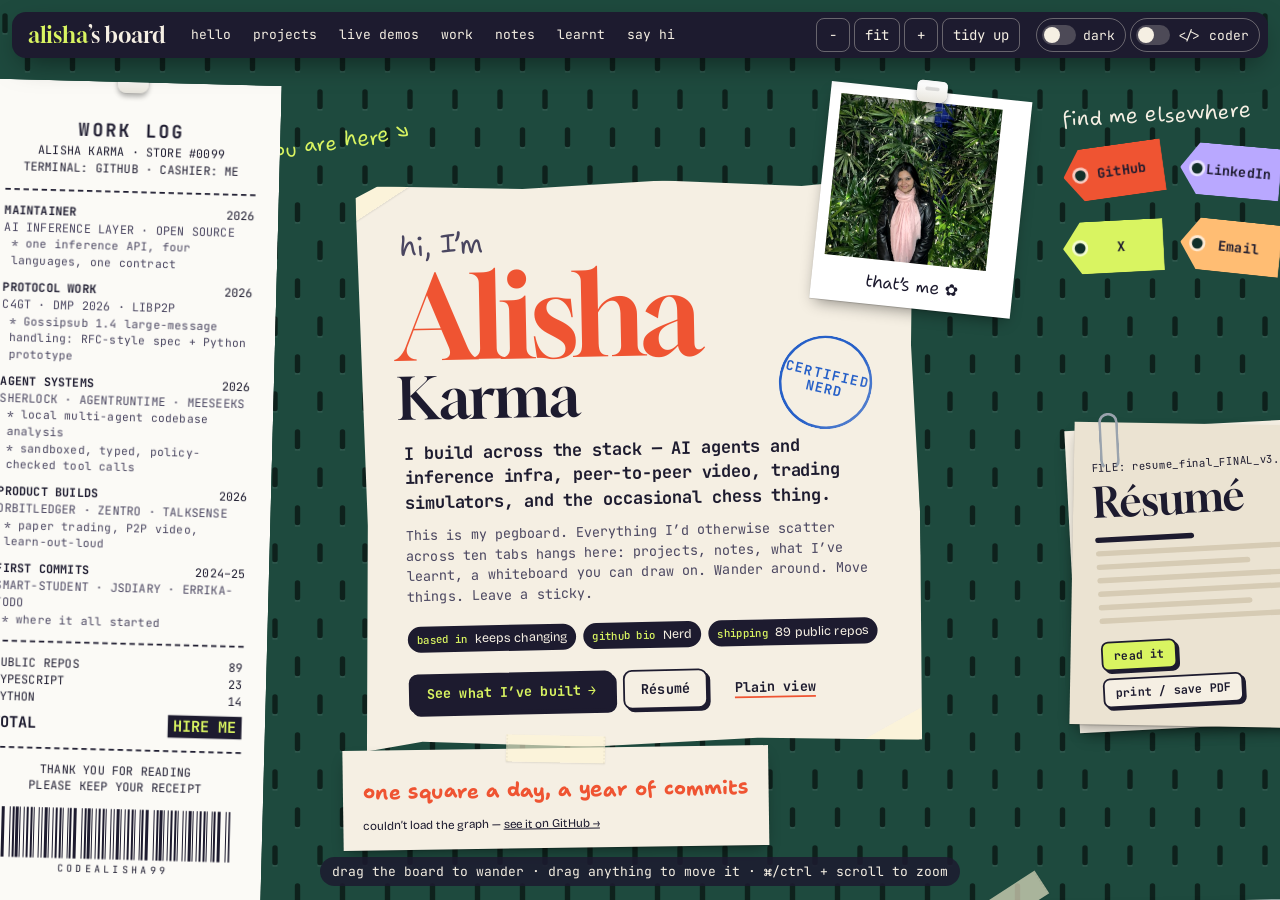
==== commit dee36c78: "feat: a page for every project, with real launch videos and screens - /projects/<slug>/ for all 8 fe" ====
--- a/index.html
+++ b/index.html
@@ -111,7 +111,7 @@
       <li>
         <p class="row"><b>MAINTAINER</b><span>2026</span></p>
         <p class="sub">AI Inference Layer · open source</p>
-        <p class="note">* model-serving layer, now maintained by me</p>
+        <p class="note">* one inference API, four languages, one contract</p>
       </li>
       <li>
         <p class="row"><b>PROTOCOL WORK</b><span>2026</span></p>
@@ -170,14 +170,14 @@
   <!-- ============ GITHUB PROJECTS ============ -->
   <section class="item projects" id="projects" style="--x:800px;--y:1170px;--w:780px;--r:0.5deg" aria-labelledby="projects-h">
     <h2 id="projects-h" class="label-maker">~/github</h2>
-    <a class="more-repos typed" href="https://github.com/codealisha99?tab=repositories" target="_blank" rel="noopener">+83 more repos →</a>
+    <a class="more-repos typed" href="projects/">all projects →</a>
     <ul class="repo-list">
-      <li class="repo"><a href="https://github.com/codealisha99/orbit-ledger" target="_blank" rel="noopener"><b>orbit-ledger</b></a><p>Crypto paper-trading workspace for BTC, ETH &amp; SOL — virtual collateral, simulated perps, quotes from live Binance trades.</p><p class="meta"><span class="dot" style="--lc:#3178c6"></span>TypeScript <a class="live" href="https://orbit-ledger-web.vercel.app" target="_blank" rel="noopener">live ↗</a></p></li>
-      <li class="repo"><a href="https://github.com/codealisha99/zentro" target="_blank" rel="noopener"><b>zentro</b></a><p>Peer-to-peer video calls in the browser. Share a link, no accounts — media never touches a server.</p><p class="meta"><span class="dot" style="--lc:#3178c6"></span>TypeScript · WebRTC</p></li>
-      <li class="repo"><a href="https://github.com/codealisha99/sherlock" target="_blank" rel="noopener"><b>sherlock</b></a><p>Local multi-agent system that builds a structured mental model of an unfamiliar codebase.</p><p class="meta"><span class="dot" style="--lc:#3572a5"></span>Python</p></li>
-      <li class="repo"><a href="https://github.com/codealisha99/talksense" target="_blank" rel="noopener"><b>talksense</b></a><p>Learn anything in 20 minutes, then explain it out loud and get graded against a rubric.</p><p class="meta"><span class="dot" style="--lc:#3178c6"></span>TypeScript</p></li>
-      <li class="repo"><a href="https://github.com/codealisha99/ai-inference-layer" target="_blank" rel="noopener"><b>ai-inference-layer</b></a><p>An inference serving layer I maintain — the boring, important part between apps and models.</p><p class="meta"><span class="dot" style="--lc:#3572a5"></span>Python <a class="live" href="https://ai-inference-layer.vercel.app" target="_blank" rel="noopener">live ↗</a></p></li>
-      <li class="repo"><a href="https://github.com/codealisha99/Gossipsub" target="_blank" rel="noopener"><b>Gossipsub</b></a><p>Gossipsub 1.4 large-message handling for libp2p — a spec and a working prototype.</p><p class="meta"><span class="dot" style="--lc:#3572a5"></span>Python · libp2p</p></li>
+      <li class="repo"><a href="projects/orbit-ledger/"><b>orbit-ledger</b></a><p>Crypto paper-trading workspace for BTC, ETH &amp; SOL — virtual collateral, simulated perps, quotes from live Binance trades.</p><p class="meta"><span class="dot" style="--lc:#3178c6"></span>TypeScript <a class="live" href="https://orbit-ledger-web.vercel.app" target="_blank" rel="noopener">live ↗</a> <a class="code" href="https://github.com/codealisha99/orbit-ledger" target="_blank" rel="noopener">code ↗</a></p></li>
+      <li class="repo"><a href="projects/zentro/"><b>zentro</b></a><p>Peer-to-peer video calls in the browser. Share a link, no accounts — media never touches a server.</p><p class="meta"><span class="dot" style="--lc:#3178c6"></span>TypeScript · WebRTC <a class="code" href="https://github.com/codealisha99/zentro" target="_blank" rel="noopener">code ↗</a></p></li>
+      <li class="repo"><a href="projects/sherlock/"><b>sherlock</b></a><p>Local multi-agent system that builds a structured mental model of an unfamiliar codebase.</p><p class="meta"><span class="dot" style="--lc:#3572a5"></span>Python <a class="code" href="https://github.com/codealisha99/sherlock" target="_blank" rel="noopener">code ↗</a></p></li>
+      <li class="repo"><a href="projects/talksense/"><b>talksense</b></a><p>Learn anything in 20 minutes, then explain it out loud and get graded against a rubric.</p><p class="meta"><span class="dot" style="--lc:#3178c6"></span>TypeScript <a class="code" href="https://github.com/codealisha99/talksense" target="_blank" rel="noopener">code ↗</a></p></li>
+      <li class="repo"><a href="projects/ai-inference-layer/"><b>ai-inference-layer</b></a><p>A model registry and inference API, implemented in Python, TypeScript, Go and Rust behind one HTTP contract.</p><p class="meta"><span class="dot" style="--lc:#3572a5"></span>Python <a class="live" href="https://ai-inference-layer.vercel.app" target="_blank" rel="noopener">live ↗</a> <a class="code" href="https://github.com/codealisha99/ai-inference-layer" target="_blank" rel="noopener">code ↗</a></p></li>
+      <li class="repo"><a href="projects/gossipsub/"><b>Gossipsub</b></a><p>Gossipsub 1.4 large-message handling for libp2p — a spec and a working prototype.</p><p class="meta"><span class="dot" style="--lc:#3572a5"></span>Python · libp2p <a class="code" href="https://github.com/codealisha99/Gossipsub" target="_blank" rel="noopener">code ↗</a></p></li>
     </ul>
   </section>
 
@@ -246,10 +246,10 @@
   <!-- ============ LIVE DEMOS (polaroids of real, deployed projects) ============ -->
   <section class="item photos" id="photos" style="--x:2470px;--y:1420px;--w:640px;--r:0deg" aria-labelledby="photos-h">
     <h2 id="photos-h" class="scrawl label">snapshots of things that are live right now</h2>
-    <figure class="polaroid shot" style="--t:-3deg;--px:0px;--py:10px"><a href="https://orbit-ledger-web.vercel.app" target="_blank" rel="noopener"><img src="assets/shots/orbit-ledger.jpg" alt="OrbitLedger landing page: “Make your next move a better one”, with a BTC/USDT paper-trading chart" loading="lazy" width="272" height="170"><figcaption>orbit-ledger <span>live ↗</span></figcaption></a></figure>
-    <figure class="polaroid shot" style="--t:2.5deg;--px:320px;--py:0px"><a href="https://ai-inference-layer.vercel.app" target="_blank" rel="noopener"><img src="assets/shots/ai-inference-layer.jpg" alt="Inference landing page: “One registry. Three ways to infer.” with an inference playground" loading="lazy" width="272" height="170"><figcaption>ai-inference-layer <span>live ↗</span></figcaption></a></figure>
-    <figure class="polaroid shot" style="--t:2deg;--px:10px;--py:250px"><a href="https://schemaguard-theta.vercel.app" target="_blank" rel="noopener"><img src="assets/shots/schemaguard.jpg" alt="SchemaGuard landing page: “Turn messy LLM output into validated JSON”, showing a repaired JSON example" loading="lazy" width="272" height="170"><figcaption>schemaguard <span>live ↗</span></figcaption></a></figure>
-    <figure class="polaroid shot" style="--t:-2deg;--px:330px;--py:240px"><a href="https://modellab-nine.vercel.app" target="_blank" rel="noopener"><img src="assets/shots/modellab.jpg" alt="ModelLab landing page: “A small lab for the whole experiment”, with a stream replay diagram" loading="lazy" width="272" height="170"><figcaption>modellab <span>live ↗</span></figcaption></a></figure>
+    <figure class="polaroid shot" style="--t:-3deg;--px:0px;--py:10px"><a href="projects/orbit-ledger/"><img src="assets/shots/orbit-ledger.jpg" alt="OrbitLedger landing page: “Make your next move a better one”, with a BTC/USDT paper-trading chart" loading="lazy" width="272" height="170"><figcaption>orbit-ledger <span>see it →</span></figcaption></a></figure>
+    <figure class="polaroid shot" style="--t:2.5deg;--px:320px;--py:0px"><a href="projects/ai-inference-layer/"><img src="assets/shots/ai-inference-layer.jpg" alt="Inference landing page: “One registry. Three ways to infer.” with an inference playground" loading="lazy" width="272" height="170"><figcaption>ai-inference-layer <span>see it →</span></figcaption></a></figure>
+    <figure class="polaroid shot" style="--t:2deg;--px:10px;--py:250px"><a href="projects/schemaguard/"><img src="assets/shots/schemaguard.jpg" alt="SchemaGuard landing page: “Turn messy LLM output into validated JSON”, showing a repaired JSON example" loading="lazy" width="272" height="170"><figcaption>schemaguard <span>see it →</span></figcaption></a></figure>
+    <figure class="polaroid shot" style="--t:-2deg;--px:330px;--py:240px"><a href="projects/modellab/"><img src="assets/shots/modellab.jpg" alt="ModelLab landing page: “A small lab for the whole experiment”, with a stream replay diagram" loading="lazy" width="272" height="170"><figcaption>modellab <span>see it →</span></figcaption></a></figure>
   </section>
 
   <!-- ============ VOICE NOTES (cassettes) ============ -->
@@ -278,7 +278,7 @@
     <div class="tv-body">
       <div class="screen">
         <video preload="none" muted playsinline loop poster="assets/shots/orbit-ledger.jpg" aria-label="Screen recording of the OrbitLedger live site">
-          <source src="assets/orbit-ledger-demo.webm" type='video/webm; codecs="vp8"'>
+          <source src="assets/orbit-ledger-demo.webm" type='video/webm; codecs="vp9"'>
         </video>
         <canvas width="160" height="120" aria-hidden="true"></canvas>
         <p class="screen-text">CH 03<br><span>orbit-ledger · press ▶</span></p>
@@ -363,20 +363,20 @@
   <section class="c-sec" aria-labelledby="c-projects">
     <h2 class="c-h" id="c-projects"><span>03</span> ls ~/projects</h2>
     <ul class="c-grid">
-      <li class="c-card"><a href="https://github.com/codealisha99/orbit-ledger" target="_blank" rel="noopener">orbit-ledger</a><p>Crypto paper-trading workspace for BTC, ETH &amp; SOL — virtual collateral, simulated perps, quotes from live Binance trades.</p><p class="c-meta"><span class="dot" style="--lc:#3178c6"></span>TypeScript · Bun · Postgres · Redis <a class="live" href="https://orbit-ledger-web.vercel.app" target="_blank" rel="noopener">live ↗</a></p></li>
-      <li class="c-card"><a href="https://github.com/codealisha99/zentro" target="_blank" rel="noopener">zentro</a><p>Peer-to-peer video calls in the browser. Share a link, no accounts — media never touches a server.</p><p class="c-meta"><span class="dot" style="--lc:#3178c6"></span>TypeScript · WebRTC</p></li>
-      <li class="c-card"><a href="https://github.com/codealisha99/sherlock" target="_blank" rel="noopener">sherlock</a><p>Local multi-agent system that builds a structured mental model of an unfamiliar codebase.</p><p class="c-meta"><span class="dot" style="--lc:#3572a5"></span>Python</p></li>
-      <li class="c-card"><a href="https://github.com/codealisha99/talksense" target="_blank" rel="noopener">talksense</a><p>Learn anything in 20 minutes, then explain it out loud and get graded against a rubric.</p><p class="c-meta"><span class="dot" style="--lc:#3178c6"></span>TypeScript</p></li>
-      <li class="c-card"><a href="https://github.com/codealisha99/ai-inference-layer" target="_blank" rel="noopener">ai-inference-layer</a><p>An inference serving layer I maintain — the boring, important part between apps and models.</p><p class="c-meta"><span class="dot" style="--lc:#3572a5"></span>Python <a class="live" href="https://ai-inference-layer.vercel.app" target="_blank" rel="noopener">live ↗</a></p></li>
-      <li class="c-card"><a href="https://github.com/codealisha99/Gossipsub" target="_blank" rel="noopener">Gossipsub</a><p>Gossipsub 1.4 large-message handling for libp2p — a spec and a working prototype.</p><p class="c-meta"><span class="dot" style="--lc:#3572a5"></span>Python · libp2p</p></li>
+      <li class="c-card"><a href="projects/orbit-ledger/">orbit-ledger</a><p>Crypto paper-trading workspace for BTC, ETH &amp; SOL — virtual collateral, simulated perps, quotes from live Binance trades.</p><p class="c-meta"><span class="dot" style="--lc:#3178c6"></span>TypeScript · Bun · Postgres · Redis <a class="live" href="https://orbit-ledger-web.vercel.app" target="_blank" rel="noopener">live ↗</a> <a class="code" href="https://github.com/codealisha99/orbit-ledger" target="_blank" rel="noopener">code ↗</a></p></li>
+      <li class="c-card"><a href="projects/zentro/">zentro</a><p>Peer-to-peer video calls in the browser. Share a link, no accounts — media never touches a server.</p><p class="c-meta"><span class="dot" style="--lc:#3178c6"></span>TypeScript · WebRTC <a class="code" href="https://github.com/codealisha99/zentro" target="_blank" rel="noopener">code ↗</a></p></li>
+      <li class="c-card"><a href="projects/sherlock/">sherlock</a><p>Local multi-agent system that builds a structured mental model of an unfamiliar codebase.</p><p class="c-meta"><span class="dot" style="--lc:#3572a5"></span>Python <a class="code" href="https://github.com/codealisha99/sherlock" target="_blank" rel="noopener">code ↗</a></p></li>
+      <li class="c-card"><a href="projects/talksense/">talksense</a><p>Learn anything in 20 minutes, then explain it out loud and get graded against a rubric.</p><p class="c-meta"><span class="dot" style="--lc:#3178c6"></span>TypeScript <a class="code" href="https://github.com/codealisha99/talksense" target="_blank" rel="noopener">code ↗</a></p></li>
+      <li class="c-card"><a href="projects/ai-inference-layer/">ai-inference-layer</a><p>A model registry and inference API, implemented in Python, TypeScript, Go and Rust behind one HTTP contract.</p><p class="c-meta"><span class="dot" style="--lc:#3572a5"></span>Python <a class="live" href="https://ai-inference-layer.vercel.app" target="_blank" rel="noopener">live ↗</a> <a class="code" href="https://github.com/codealisha99/ai-inference-layer" target="_blank" rel="noopener">code ↗</a></p></li>
+      <li class="c-card"><a href="projects/gossipsub/">Gossipsub</a><p>Gossipsub 1.4 large-message handling for libp2p — a spec and a working prototype.</p><p class="c-meta"><span class="dot" style="--lc:#3572a5"></span>Python · libp2p <a class="code" href="https://github.com/codealisha99/Gossipsub" target="_blank" rel="noopener">code ↗</a></p></li>
     </ul>
-    <a class="c-more" href="https://github.com/codealisha99?tab=repositories" target="_blank" rel="noopener">+83 more repos →</a>
+    <a class="c-more" href="projects/">all projects, with demos →</a>
   </section>
 
   <section class="c-sec" aria-labelledby="c-work">
     <h2 class="c-h" id="c-work"><span>04</span> git log --oneline work</h2>
     <ol class="c-log">
-      <li><code>a1f3c9e</code><div><p><b>Maintainer</b> · AI Inference Layer <time>2026</time></p><p>Maintain an open-source inference serving layer between applications and models.</p></div></li>
+      <li><code>a1f3c9e</code><div><p><b>Maintainer</b> · AI Inference Layer <time>2026</time></p><p>Maintain an open-source model registry and inference API implemented in Python, TypeScript, Go and Rust behind one HTTP contract.</p></div></li>
       <li><code>7d02b41</code><div><p><b>Protocol work</b> · C4GT DMP 2026 · libp2p <time>2026</time></p><p>Gossipsub 1.4 large-message handling: RFC-style spec and Python prototype.</p></div></li>
       <li><code>e5c88a0</code><div><p><b>Agent systems</b> · Sherlock · AgentRuntime · Meeseeks <time>2026</time></p><p>Local multi-agent codebase analysis; sandboxed, typed, policy-checked tool calls.</p></div></li>
       <li><code>3b9f6d2</code><div><p><b>Product builds</b> · OrbitLedger · Zentro · TalkSense <time>2026</time></p><p>Paper trading, P2P video, learn-out-loud.</p></div></li>
@@ -421,7 +421,7 @@
     <p>Full-stack &amp; AI engineer · codealisha99@gmail.com · github.com/codealisha99 · linkedin.com/in/alisha-karma-4b94b1298</p>
   </header>
   <h3>Open source</h3>
-  <div class="job"><p><b>Maintainer</b>, AI Inference Layer <span>2026</span></p><ul><li>Maintain an open-source inference serving layer between applications and models.</li></ul></div>
+  <div class="job"><p><b>Maintainer</b>, AI Inference Layer <span>2026</span></p><ul><li>Maintain an open-source model registry and inference API implemented in Python, TypeScript, Go and Rust behind one HTTP contract.</li></ul></div>
   <div class="job"><p><b>Gossipsub 1.4</b>, C4GT · DMP 2026 <span>2026</span></p><ul><li>RFC-style specification and Python prototype for large-message propagation in libp2p gossip meshes.</li></ul></div>
   <h3>Selected projects</h3>
   <div class="job"><p><b>OrbitLedger</b> — crypto paper-trading platform <span>TypeScript · Bun · Postgres · Redis</span></p><ul><li>Simulated perpetuals with virtual collateral and execution quotes from live Binance trades.</li></ul></div>
--- a/styles.css
+++ b/styles.css
@@ -3,6 +3,7 @@
   --wall: #12302a;
   --peg: #1e4a3e;   /* the original cutting-mat green, now as the pegboard */
   --peg-edge: #193f35;
+  --peg-slots: url("data:image/svg+xml,%3Csvg xmlns='http://www.w3.org/2000/svg' width='50' height='84'%3E%3Cg fill='%23000' fill-opacity='.55'%3E%3Crect x='22' y='8' width='6' height='22' rx='3'/%3E%3Crect x='-3' y='50' width='6' height='22' rx='3'/%3E%3Crect x='47' y='50' width='6' height='22' rx='3'/%3E%3C/g%3E%3Cg fill='%23fff' fill-opacity='.1'%3E%3Crect x='22' y='30' width='6' height='1.5' rx='.75'/%3E%3Crect x='-3' y='72' width='6' height='1.5' rx='.75'/%3E%3Crect x='47' y='72' width='6' height='1.5' rx='.75'/%3E%3C/g%3E%3C/svg%3E");
   --paper: #f5efe3;
   --paper-2: #ebe3d2;
   --ink: #1d1b2f;
@@ -135,7 +136,7 @@
   position: relative; width: 3300px; height: 2400px;
   transform-origin: 0 0;
   background-color: var(--peg);
-  background-image: url("data:image/svg+xml,%3Csvg xmlns='http://www.w3.org/2000/svg' width='50' height='84'%3E%3Cg fill='%23000' fill-opacity='.55'%3E%3Crect x='22' y='8' width='6' height='22' rx='3'/%3E%3Crect x='-3' y='50' width='6' height='22' rx='3'/%3E%3Crect x='47' y='50' width='6' height='22' rx='3'/%3E%3C/g%3E%3Cg fill='%23fff' fill-opacity='.1'%3E%3Crect x='22' y='30' width='6' height='1.5' rx='.75'/%3E%3Crect x='-3' y='72' width='6' height='1.5' rx='.75'/%3E%3Crect x='47' y='72' width='6' height='1.5' rx='.75'/%3E%3C/g%3E%3C/svg%3E");
+  background-image: var(--peg-slots);
   background-size: 50px 84px;
   background-position: 14px 10px;
   border-radius: 28px;
@@ -672,8 +673,10 @@
   .swatches label { padding: 8px; margin: -8px -4px; }
   :is(.repo, .c-card) > a { display: block; height: auto; padding: 14px 0; margin: -14px 0; } /* taller tap area, same layout */
   .c-links :is(a, button) { min-height: 44px; min-width: 44px; display: inline-flex; align-items: center; justify-content: center; }
-  :is(.marker, .eraser, .tv-play, .sticky .del, .more-repos, .addr, .c-more, .ruler a, .live) { position: relative; }
-  :is(.marker, .eraser, .tv-play, .sticky .del, .more-repos, .addr, .c-more, .ruler a, .live)::after {
+  :is(.marker, .eraser, .tv-play, .sticky .del, .more-repos, .addr, .c-more, .ruler a, .live, .code) { position: relative; }
+  :is(.marker, .eraser, .tv-play, .sticky .del, .more-repos, .addr, .c-more, .ruler a, .live, .code)::after {
     content: ""; position: absolute; inset: -14px -4px;
   }
 }
+.repo .meta .code, .c-meta .code { margin-left: 6px; font-weight: 700; text-decoration-color: var(--tomato); }
+.repo .meta .live + .code { margin-left: 6px; }
